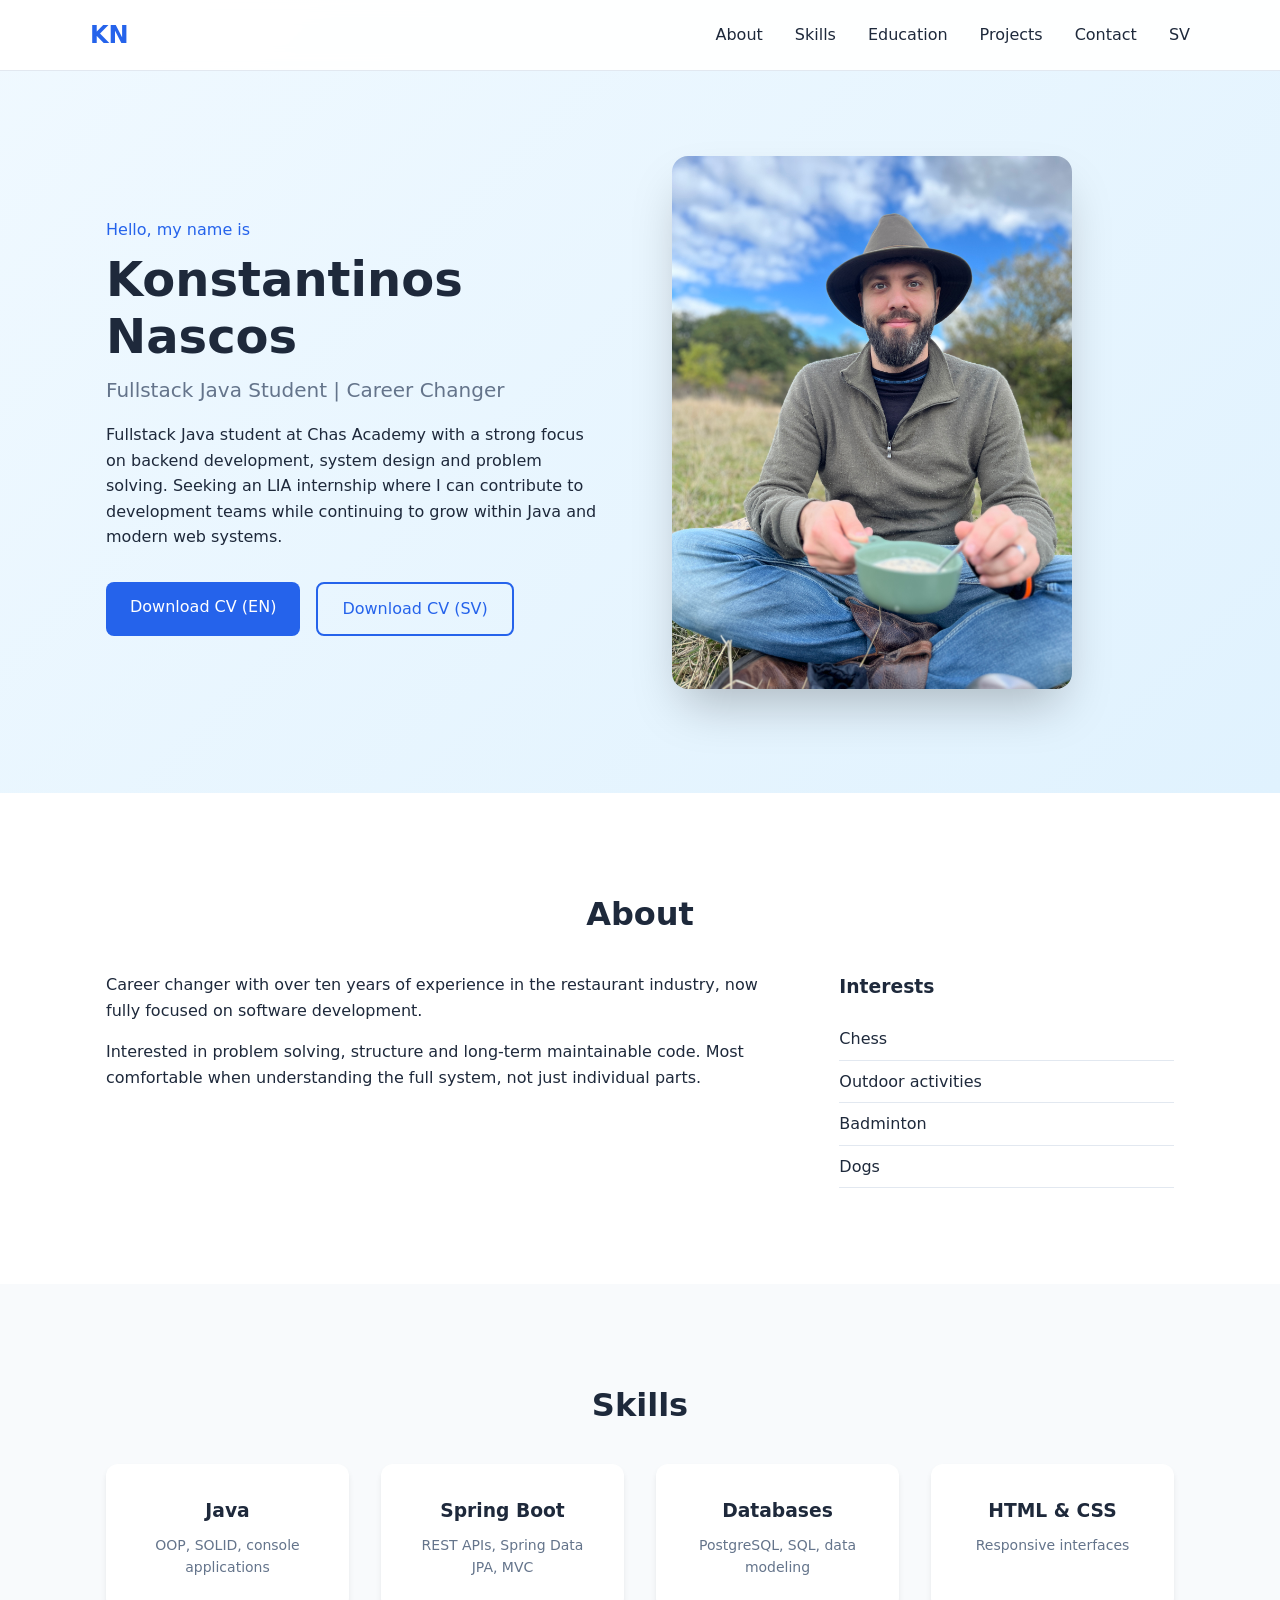
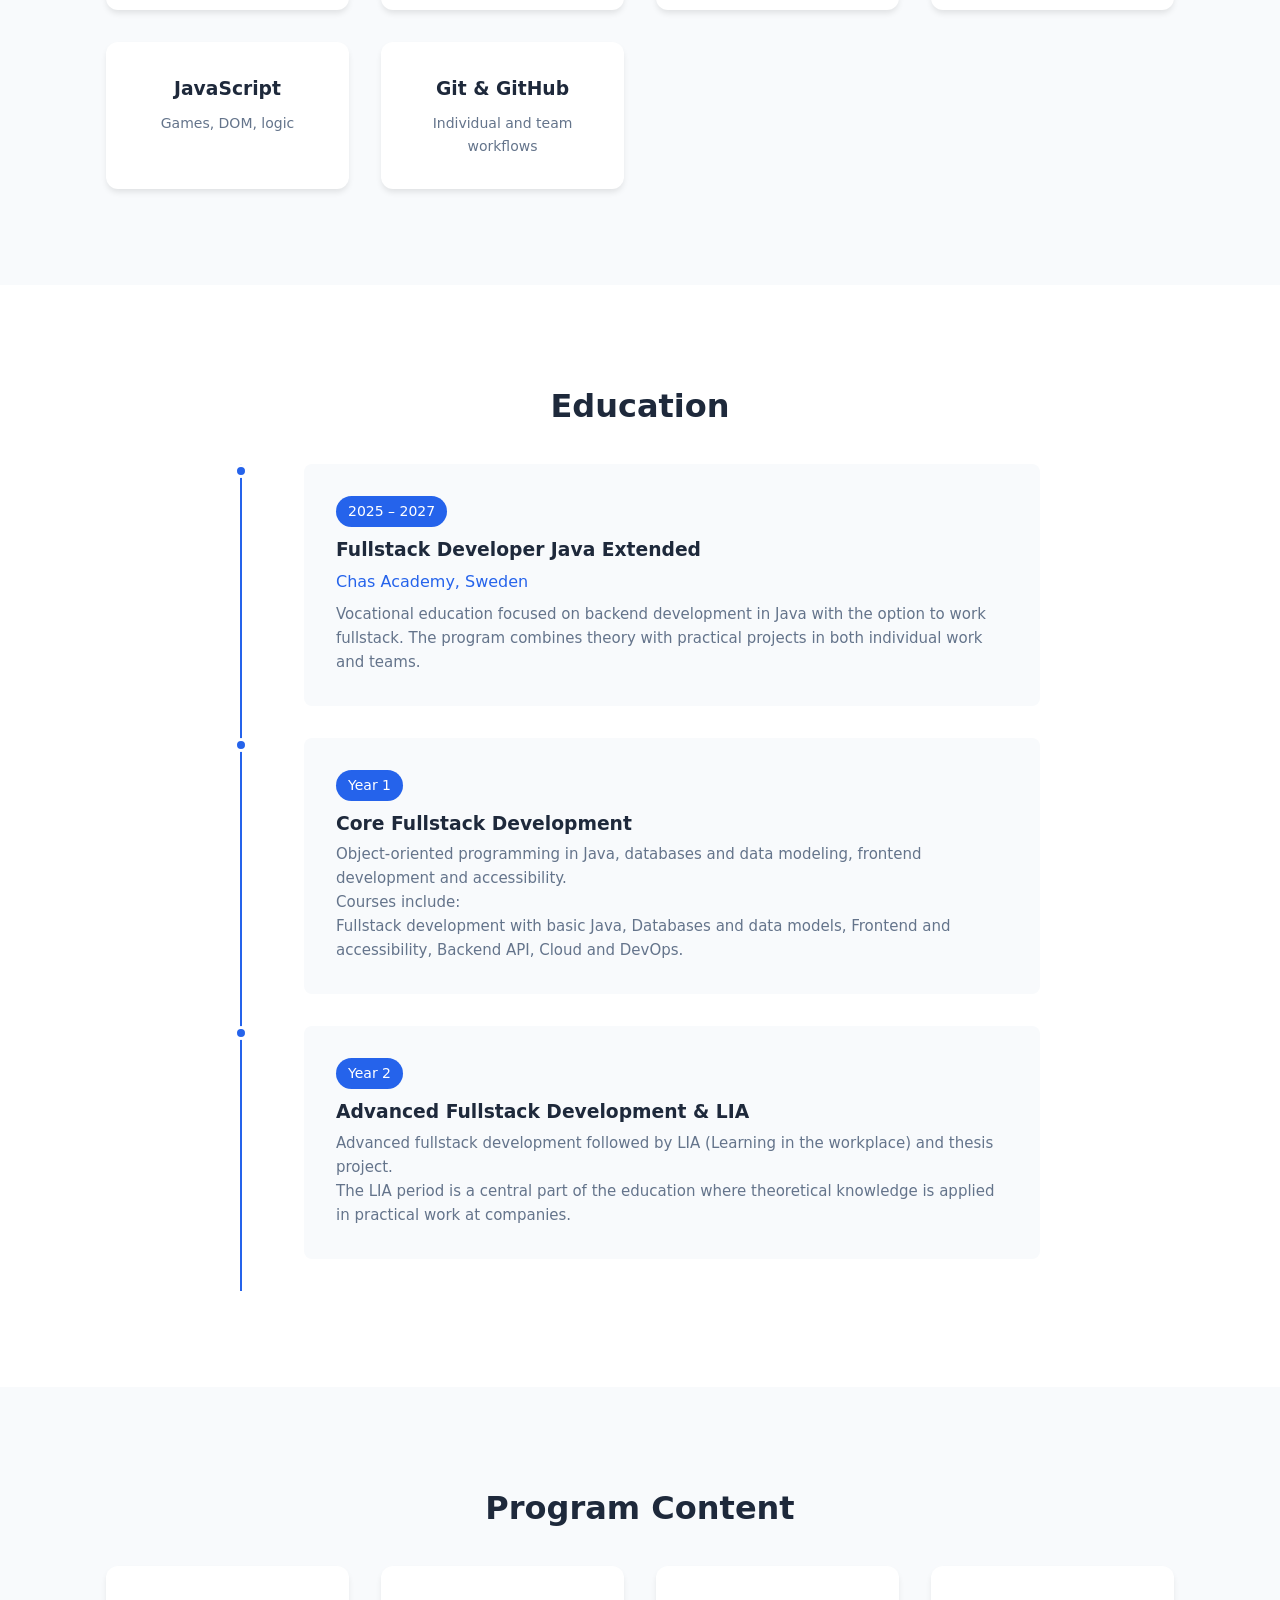
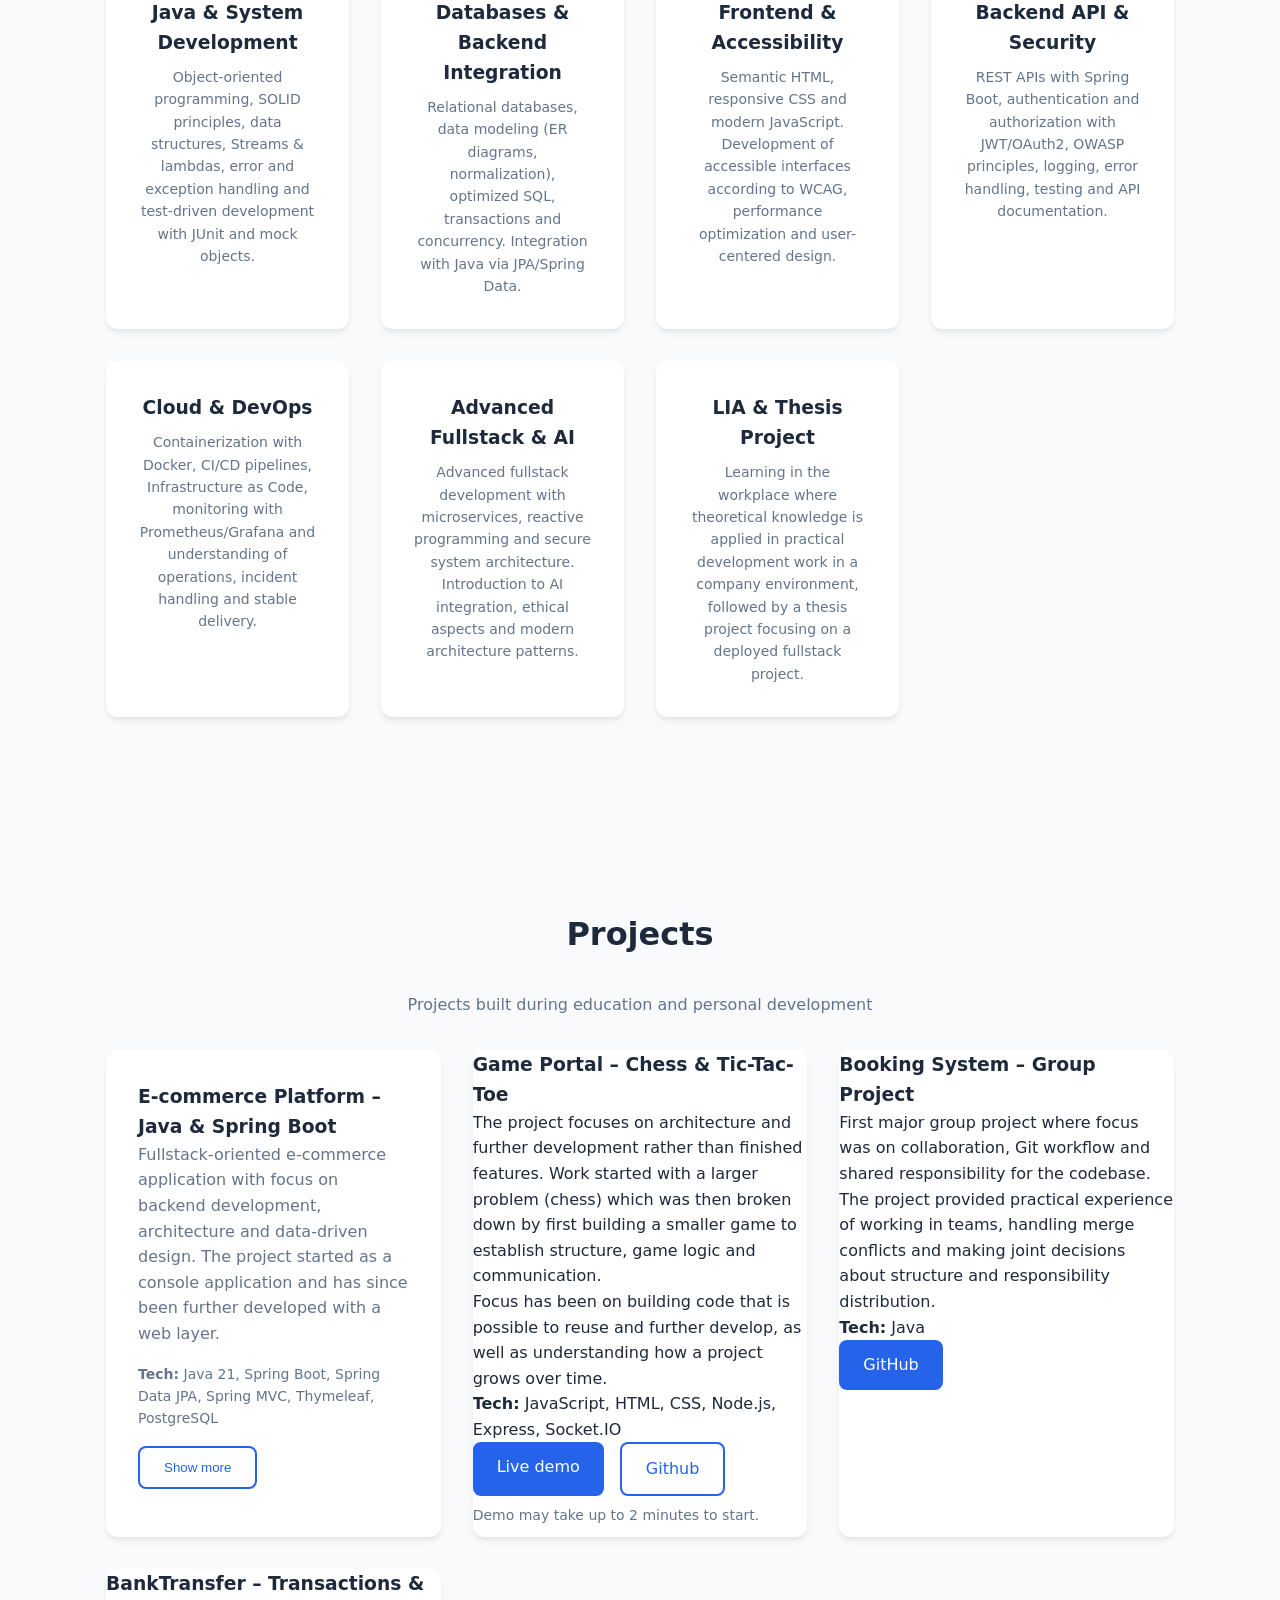
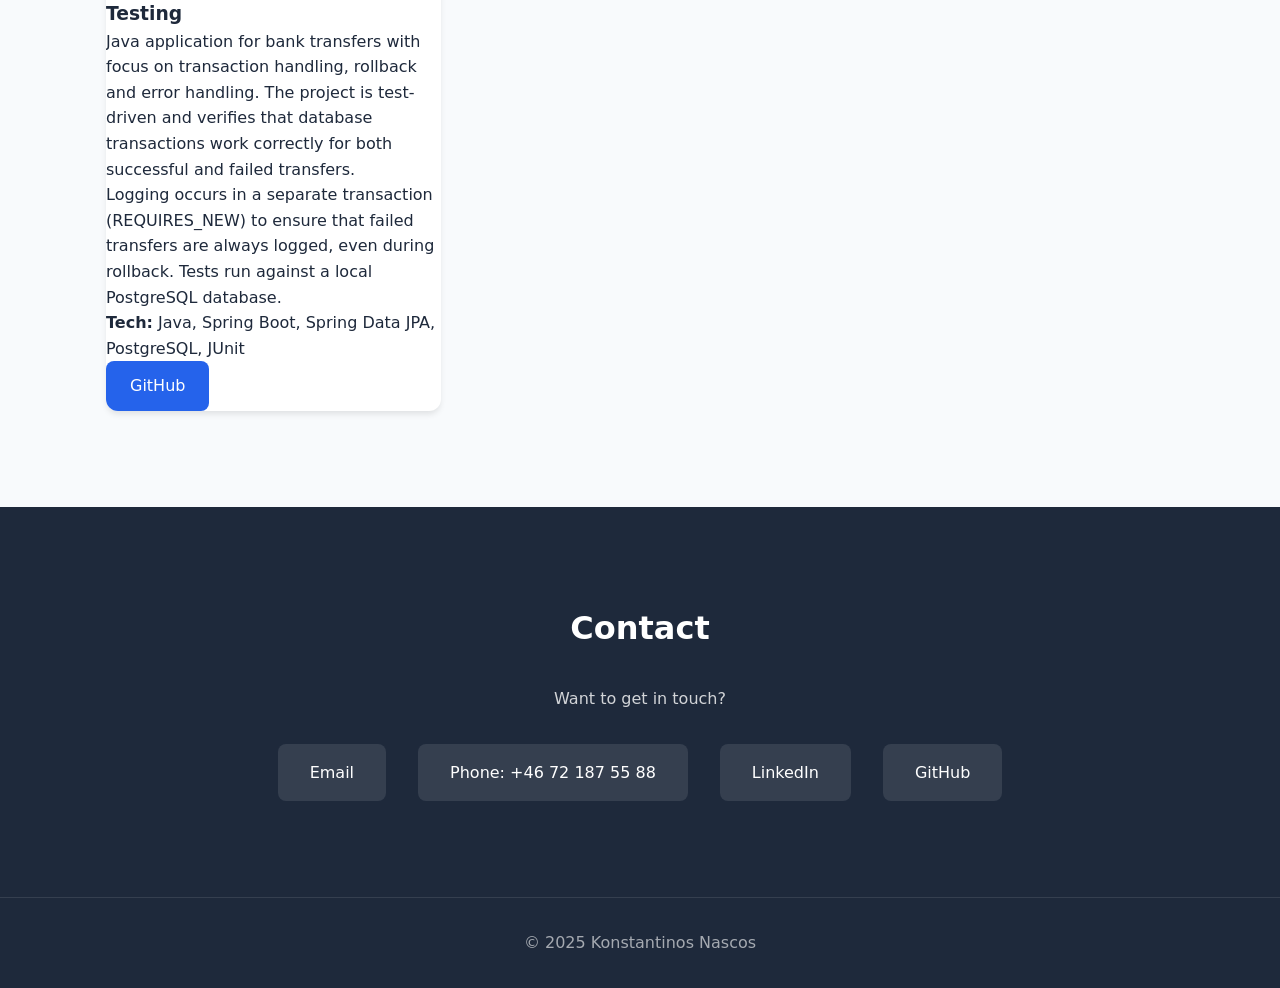
==== index-en.html @ 19f5cf78 "liten uppdatering" ====
<!DOCTYPE html>
<html lang="en">
<head>
    <meta charset="UTF-8">
    <meta name="viewport" content="width=device-width, initial-scale=1.0">
    <title>Konstantinos Nascos | Fullstack Java Student</title>
    <link rel="stylesheet" href="CSS/style.css">
</head>
<body>
<a id="top"></a>
<header class="header">
    <nav class="container nav">
        <a href="#top" class="logo">KN</a>
        <ul class="nav-links">
            <li><a href="#about">About</a></li>
            <li><a href="#skills">Skills</a></li>
            <li><a href="#education">Education</a></li>
            <li><a href="#projects">Projects</a></li>
            <li><a href="#contact">Contact</a></li>
            <li><a href="index.html">SV</a></li>
        </ul>
    </nav>
</header>

<main>

<section class="hero">
    <div class="container hero-content">
        <div class="hero-text">
            <p class="hero-greeting">Hello, my name is</p>
            <h1>Konstantinos Nascos</h1>
            <p class="hero-subtitle">Fullstack Java Student | Career Changer</p>
            <p class="hero-description">
                Fullstack Java student at Chas Academy with a strong focus on
                backend development, system design and problem solving.
                Seeking an LIA internship where I can contribute to development
                teams while continuing to grow within Java and modern web systems.
            </p>
            <div class="hero-actions">
                <a href="assets/cv/ResumeEnglishKostas.pdf" class="btn btn-primary" target="_blank">
                    Download CV (EN)
                </a>
                <a href="assets/cv/ResumeKostas.pdf" class="btn btn-secondary" target="_blank">
                    Download CV (SV)
                </a>
            </div>
        </div>
        <div class="hero-image">
            <img src="images/Kostas.jpg" alt="Konstantinos Nascos">
        </div>
    </div>
</section>

<section id="about" class="section about">
    <div class="container">
        <h2 class="section-title">About</h2>
        <div class="about-content">
            <div class="about-text">
                <p>
                    Career changer with over ten years of experience in the
                    restaurant industry, now fully focused on software development.
                </p>
                <p>
                    Interested in problem solving, structure and long-term maintainable code.
                    Most comfortable when understanding the full system, not just individual parts.
                </p>
            </div>
            <div class="about-interests">
                <h3>Interests</h3>
                <ul class="interest-list">
                    <li>Chess</li>
                    <li>Outdoor activities</li>
                    <li>Badminton</li>
                    <li>Dogs</li>
                </ul>
            </div>
        </div>
    </div>
</section>

<section id="skills" class="section skills">
    <div class="container">
        <h2 class="section-title">Skills</h2>
        <div class="skills-grid">
            <div class="skill-card">
                <h3>Java</h3>
                <p>OOP, SOLID, console applications</p>
            </div>
            <div class="skill-card">
                <h3>Spring Boot</h3>
                <p>REST APIs, Spring Data JPA, MVC</p>
            </div>
            <div class="skill-card">
                <h3>Databases</h3>
                <p>PostgreSQL, SQL, data modeling</p>
            </div>
            <div class="skill-card">
                <h3>HTML & CSS</h3>
                <p>Responsive interfaces</p>
            </div>
            <div class="skill-card">
                <h3>JavaScript</h3>
                <p>Games, DOM, logic</p>
            </div>
            <div class="skill-card">
                <h3>Git & GitHub</h3>
                <p>Individual and team workflows</p>
            </div>
        </div>
    </div>
</section>

<section id="education" class="section experience">
    <div class="container">
        <h2 class="section-title">Education</h2>

        <div class="timeline">

            <div class="timeline-item">
                <div class="timeline-marker"></div>
                <div class="timeline-content">
                    <span class="timeline-year">2025 – 2027</span>
                    <h3>Fullstack Developer Java Extended</h3>
                    <span class="timeline-company">Chas Academy, Sweden</span>
                    <p>
                        Vocational education focused on backend development in Java
                        with the option to work fullstack. The program combines theory
                        with practical projects in both individual work and teams.
                    </p>
                </div>
            </div>

            <div class="timeline-item">
                <div class="timeline-marker"></div>
                <div class="timeline-content">
                    <span class="timeline-year">Year 1</span>
                    <h3>Core Fullstack Development</h3>
                    <p>
                        Object-oriented programming in Java, databases and data modeling,
                        frontend development and accessibility.
                    </p>
                    <p>
                        Courses include:
                        <br>
                        Fullstack development with basic Java,
                        Databases and data models,
                        Frontend and accessibility,
                        Backend API,
                        Cloud and DevOps.
                    </p>
                </div>
            </div>

            <div class="timeline-item">
                <div class="timeline-marker"></div>
                <div class="timeline-content">
                    <span class="timeline-year">Year 2</span>
                    <h3>Advanced Fullstack Development & LIA</h3>
                    <p>
                        Advanced fullstack development followed by
                        LIA (Learning in the workplace) and thesis project.
                    </p>
                    <p>
                        The LIA period is a central part of the education where theoretical
                        knowledge is applied in practical work at companies.
                    </p>
                </div>
            </div>

        </div>
    </div>
</section>

<section class="section">
    <div class="container">
        <h2 class="section-title">Program Content</h2>

        <div class="skills-grid">

            <div class="skill-card">
                <h3>Java & System Development</h3>
                <p>
                    Object-oriented programming, SOLID principles, data structures,
                    Streams & lambdas, error and exception handling and test-driven development
                    with JUnit and mock objects.
                </p>
            </div>

            <div class="skill-card">
                <h3>Databases & Backend Integration</h3>
                <p>
                    Relational databases, data modeling (ER diagrams, normalization),
                    optimized SQL, transactions and concurrency.
                    Integration with Java via JPA/Spring Data.
                </p>
            </div>

            <div class="skill-card">
                <h3>Frontend & Accessibility</h3>
                <p>
                    Semantic HTML, responsive CSS and modern JavaScript.
                    Development of accessible interfaces according to WCAG,
                    performance optimization and user-centered design.
                </p>
            </div>

            <div class="skill-card">
                <h3>Backend API & Security</h3>
                <p>
                    REST APIs with Spring Boot, authentication and authorization
                    with JWT/OAuth2, OWASP principles, logging, error handling,
                    testing and API documentation.
                </p>
            </div>

            <div class="skill-card">
                <h3>Cloud & DevOps</h3>
                <p>
                    Containerization with Docker, CI/CD pipelines,
                    Infrastructure as Code, monitoring with Prometheus/Grafana
                    and understanding of operations, incident handling and stable delivery.
                </p>
            </div>

            <div class="skill-card">
                <h3>Advanced Fullstack & AI</h3>
                <p>
                    Advanced fullstack development with microservices,
                    reactive programming and secure system architecture.
                    Introduction to AI integration, ethical aspects and
                    modern architecture patterns.
                </p>
            </div>

            <div class="skill-card">
                <h3>LIA & Thesis Project</h3>
                <p>
                    Learning in the workplace where theoretical knowledge is applied
                    in practical development work in a company environment, followed by
                    a thesis project focusing on a deployed fullstack project.
                </p>
            </div>

        </div>
    </div>
</section>

<section id="projects" class="section projects">
    <div class="container">
        <h2 class="section-title">Projects</h2>
        <p class="section-subtitle">
            Projects built during education and personal development
        </p>

        <div class="projects-grid">
            <article class="project-card project-card--expandable">

                <h3>E-commerce Platform – Java & Spring Boot</h3>

                <p class="project-preview">
                    Fullstack-oriented e-commerce application with focus on backend development,
                    architecture and data-driven design. The project started as a
                    console application and has since been further developed with a web layer.
                </p>

                <p class="project-tech">
                    <strong>Tech:</strong> Java 21, Spring Boot, Spring Data JPA,
                    Spring MVC, Thymeleaf, PostgreSQL
                </p>

                <button class="project-toggle btn btn-secondary">
                    Show more
                </button>

                <div class="project-details">

                    <p>
                        The project was originally developed as a school assignment with focus on
                        database design, business logic and handling of larger data volumes.
                        The application has since been further developed individually as a
                        portfolio project in preparation for LIA.
                    </p>

                    <p>
                        The application is built around a clear domain model with products,
                        customers, shopping cart, orders, payments, inventory and categories.
                        Business logic is handled in a separate service layer with transactions.
                    </p>

                    <p>
                        A web layer has been added with Spring MVC and Thymeleaf.
                        Functionality includes product lists with pagination,
                        customer management, shopping cart with mini-cart in navbar,
                        checkout flow and order history.
                    </p>

                    <p>
                        The system uses database-based role management (RBAC).
                        Access is controlled in two layers:
                        UI level (show/hide features) and backend level
                        where admin endpoints are protected against direct URL access.
                    </p>

                    <p>
                        For reporting, separate DTO classes are used to avoid
                        direct exposure of domain entities.
                        Available reports include best-selling products,
                        low inventory and revenue per time period.
                    </p>

                    <p>
                        To simulate realistic scenarios, there is support for CSV import
                        of products, customers and orders as well as a data generator
                        for larger data volumes.
                    </p>

                    <div class="hero-actions">
                        <a href="https://github.com/konstantinosnascos/ehandelappmedspringochdb"
                        target="_blank"
                        class="btn btn-primary">
                            GitHub
                        </a>
                    </div>

                </div>

            </article>
            <article class="project-card">
                <h3>Game Portal – Chess & Tic-Tac-Toe</h3>
                <p>
                    The project focuses on architecture and further development rather than finished features.
                    Work started with a larger problem (chess) which was then broken down by first
                    building a smaller game to establish structure, game logic and communication.
                </p>
                <p>
                    Focus has been on building code that is possible to reuse and further develop,
                    as well as understanding how a project grows over time.
                </p>
                <p><strong>Tech:</strong> JavaScript, HTML, CSS, Node.js, Express, Socket.IO</p>
                <div class="hero-actions">
                    <a href="https://chess-app-jmlk.onrender.com" target="_blank" class="btn btn-primary">
                        Live demo
                    </a>
                    <a href="https://github.com/konstantinosnascos/ChessApp" target="_blank" class="btn btn-secondary">
                        Github
                    </a>
                </div>
                <p style="margin-top:0.5rem;font-size:0.875rem;color:#64748b;">
                    Demo may take up to 2 minutes to start.
                </p>
            </article>

            <article class="project-card">
                <h3>Booking System – Group Project</h3>
                <p>
                    First major group project where focus was on collaboration, Git workflow
                    and shared responsibility for the codebase.
                </p>
                <p>
                    The project provided practical experience of working in teams, handling merge conflicts
                    and making joint decisions about structure and responsibility distribution.
                </p>
                <p><strong>Tech:</strong> Java</p>
                <div class="hero-actions">
                    <a href="https://github.com/konstantinosnascos/Java_Grund_Kompetenskontroll_3_GitWorkflow_Malm02" target="_blank" class="btn btn-primary">
                        GitHub
                    </a>
                </div>
            </article>

            <article class="project-card">
                <h3>BankTransfer – Transactions & Testing</h3>
                <p>
                    Java application for bank transfers with focus on transaction handling,
                    rollback and error handling. The project is test-driven and verifies that
                    database transactions work correctly for both successful and failed transfers.
                </p>
                <p>
                    Logging occurs in a separate transaction (REQUIRES_NEW) to ensure
                    that failed transfers are always logged, even during rollback.
                    Tests run against a local PostgreSQL database.
                </p>
                <p><strong>Tech:</strong> Java, Spring Boot, Spring Data JPA, PostgreSQL, JUnit</p>
                <div class="hero-actions">
                    <a href="https://github.com/konstantinosnascos/Transactions" target="_blank" class="btn btn-primary">
                        GitHub
                    </a>
                </div>
            </article>

        </div>
    </div>
</section>

<section id="contact" class="section contact">
    <div class="container">
        <h2 class="section-title">Contact</h2>
        <div class="contact-content">
            <p>Want to get in touch?</p>
            <div class="contact-links">
                <a href="mailto:nascoskostas@gmail.com" class="contact-link">Email</a>
                 <a href="tel:+46721875588" class="contact-link">Phone: +46 72 187 55 88</a>
                <a href="https://www.linkedin.com/in/kostas-nascos-08228b382/" class="contact-link" target="_blank">LinkedIn</a>
                <a href="https://github.com/konstantinosnascos" class="contact-link" target="_blank">GitHub</a>
            </div>
        </div>
    </div>
</section>

</main>

<footer class="footer">
    <div class="container">
        <p>© 2025 Konstantinos Nascos</p>
    </div>
</footer>
<script src="script.js"></script>
</body>
</html>
---- CSS/style.css ----
/* ===== RESET & BASE ===== */
* {
    box-sizing: border-box;
    margin: 0;
    padding: 0;
}

:root {
    /* Färgschema - lätt att ändra */
    --color-primary: #2563eb;
    --color-primary-dark: #1d4ed8;
    --color-secondary: #1e293b;
    --color-accent: #0ea5e9;
    --color-background: #f8fafc;
    --color-surface: #ffffff;
    --color-text: #1e293b;
    --color-text-light: #64748b;
    --color-border: #e2e8f0;
    
    /* Spacing */
    --spacing-xs: 0.5rem;
    --spacing-sm: 1rem;
    --spacing-md: 2rem;
    --spacing-lg: 4rem;
    --spacing-xl: 6rem;
    
    /* Typography */
    --font-main: 'Segoe UI', system-ui, -apple-system, sans-serif;
    --font-heading: 'Segoe UI', system-ui, -apple-system, sans-serif;
}

html {
    scroll-behavior: smooth;
}

body {
    font-family: var(--font-main);
    line-height: 1.6;
    color: var(--color-text);
    background-color: var(--color-background);
}

/* ===== UTILITIES ===== */
.container {
    max-width: 1100px;
    margin: 0 auto;
    padding: 0 var(--spacing-sm);
}

.section {
    padding: var(--spacing-xl) 0;
}

.section-title {
    font-size: 2rem;
    font-weight: 700;
    margin-bottom: var(--spacing-md);
    color: var(--color-secondary);
    text-align: center;
}

.section-subtitle {
    text-align: center;
    color: var(--color-text-light);
    margin-bottom: var(--spacing-md);
}

/* ===== BUTTONS ===== */
.btn {
    display: inline-block;
    padding: 0.75rem 1.5rem;
    border-radius: 8px;
    text-decoration: none;
    font-weight: 500;
    transition: all 0.2s ease;
    cursor: pointer;
    border: none;
}

.btn-primary {
    background-color: var(--color-primary);
    color: white;
}

.btn-primary:hover {
    background-color: var(--color-primary-dark);
    transform: translateY(-2px);
}

.btn-secondary {
    background-color: transparent;
    color: var(--color-primary);
    border: 2px solid var(--color-primary);
}

.btn-secondary:hover {
    background-color: var(--color-primary);
    color: white;
}

/* ===== HEADER & NAV ===== */
.header {
    position: fixed;
    top: 0;
    left: 0;
    right: 0;
    background-color: rgba(255, 255, 255, 0.95);
    backdrop-filter: blur(10px);
    border-bottom: 1px solid var(--color-border);
    z-index: 1000;
}

.nav {
    display: flex;
    justify-content: space-between;
    align-items: center;
    padding: var(--spacing-sm) 0;
}

.logo {
    font-size: 1.5rem;
    font-weight: 700;
    color: var(--color-primary);
    text-decoration: none;
}

.nav-links {
    display: flex;
    list-style: none;
    gap: var(--spacing-md);
}

.nav-links a {
    text-decoration: none;
    color: var(--color-text);
    font-weight: 500;
    transition: color 0.2s ease;
}

.nav-links a:hover {
    color: var(--color-primary);
}

/* ===== HERO ===== */
.hero {
    padding-top: calc(var(--spacing-xl) + 60px); /* Account for fixed header */
    padding-bottom: var(--spacing-xl);
    background: linear-gradient(135deg, #f0f9ff 0%, #e0f2fe 100%);
}

.hero-content {
    display: grid;
    grid-template-columns: 1fr 1fr;
    gap: var(--spacing-lg);
    align-items: center;
}

.hero-greeting {
    color: var(--color-primary);
    font-weight: 500;
    margin-bottom: var(--spacing-xs);
}

.hero h1 {
    font-size: 3rem;
    font-weight: 700;
    color: var(--color-secondary);
    margin-bottom: var(--spacing-xs);
    line-height: 1.2;
}

.hero-subtitle {
    font-size: 1.25rem;
    color: var(--color-text-light);
    margin-bottom: var(--spacing-sm);
}

.hero-description {
    color: var(--color-text);
    margin-bottom: var(--spacing-md);
    max-width: 500px;
}

.hero-actions {
    display: flex;
    gap: var(--spacing-sm);
    flex-wrap: wrap;
}

.hero-image img {
    width: 100%;
    max-width: 400px;
    border-radius: 16px;
    box-shadow: 0 25px 50px -12px rgba(0, 0, 0, 0.25);
}

/* ===== ABOUT ===== */
.about {
    background-color: var(--color-surface);
}

.about-content {
    display: grid;
    grid-template-columns: 2fr 1fr;
    gap: var(--spacing-lg);
}

.about-text p {
    margin-bottom: var(--spacing-sm);
    color: var(--color-text);
}

.about-interests h3 {
    margin-bottom: var(--spacing-sm);
    color: var(--color-secondary);
}

.interest-list {
    list-style: none;
}

.interest-list li {
    padding: var(--spacing-xs) 0;
    border-bottom: 1px solid var(--color-border);
}

/* ===== SKILLS ===== */
.skills {
    background-color: var(--color-background);
}

.skills-grid {
    display: grid;
    grid-template-columns: repeat(auto-fit, minmax(200px, 1fr));
    gap: var(--spacing-md);
}

.skill-card {
    background-color: var(--color-surface);
    padding: var(--spacing-md);
    border-radius: 12px;
    text-align: center;
    box-shadow: 0 4px 6px -1px rgba(0, 0, 0, 0.1);
    transition: transform 0.2s ease;
}

.skill-card:hover {
    transform: translateY(-5px);
}

.skill-icon {
    font-size: 2.5rem;
    display: block;
    margin-bottom: var(--spacing-sm);
}

.skill-card h3 {
    color: var(--color-secondary);
    margin-bottom: var(--spacing-xs);
}

.skill-card p {
    color: var(--color-text-light);
    font-size: 0.875rem;
}

/* ===== EXPERIENCE / TIMELINE ===== */
.experience {
    background-color: var(--color-surface);
}

.timeline {
    position: relative;
    max-width: 800px;
    margin: 0 auto;
}

.timeline::before {
    content: '';
    position: absolute;
    left: 0;
    top: 0;
    bottom: 0;
    width: 2px;
    background-color: var(--color-primary);
}

.timeline-item {
    position: relative;
    padding-left: var(--spacing-lg);
    padding-bottom: var(--spacing-md);
}

.timeline-marker {
    position: absolute;
    left: -6px;
    top: 0;
    width: 14px;
    height: 14px;
    background-color: var(--color-primary);
    border-radius: 50%;
    border: 3px solid var(--color-surface);
}

.timeline-content {
    background-color: var(--color-background);
    padding: var(--spacing-md);
    border-radius: 8px;
}

.timeline-year {
    display: inline-block;
    background-color: var(--color-primary);
    color: white;
    padding: 0.25rem 0.75rem;
    border-radius: 20px;
    font-size: 0.875rem;
    margin-bottom: var(--spacing-xs);
}

.timeline-content h3 {
    color: var(--color-secondary);
    margin-bottom: 0.25rem;
}

.timeline-company {
    color: var(--color-primary);
    font-weight: 500;
    display: block;
    margin-bottom: var(--spacing-xs);
}

.timeline-content p {
    color: var(--color-text-light);
    font-size: 0.9375rem;
}

/* ===== PROJECTS ===== */
.projects {
    background-color: var(--color-background);
}

.projects-grid {
    display: grid;
    grid-template-columns: repeat(auto-fit, minmax(300px, 1fr));
    gap: var(--spacing-md);
}

.project-card {
    background-color: var(--color-surface);
    border-radius: 12px;
    overflow: hidden;
    box-shadow: 0 4px 6px -1px rgba(0, 0, 0, 0.1);
    transition: transform 0.2s ease;
}

.project-card:hover {
    transform: translateY(-5px);
}

.project-placeholder {
    padding: var(--spacing-lg);
    text-align: center;
    border: 2px dashed var(--color-border);
}

.placeholder-icon {
    font-size: 3rem;
    display: block;
    margin-bottom: var(--spacing-sm);
}

.project-placeholder h3 {
    color: var(--color-text-light);
}

.project-placeholder p {
    color: var(--color-text-light);
    font-size: 0.875rem;
}

/* ===== CONTACT ===== */
.contact {
    background-color: var(--color-secondary);
    color: white;
}

.contact .section-title {
    color: white;
}

.contact-content {
    text-align: center;
}

.contact-content > p {
    color: rgba(255, 255, 255, 0.8);
    margin-bottom: var(--spacing-md);
}

.contact-links {
    display: flex;
    justify-content: center;
    gap: var(--spacing-md);
    flex-wrap: wrap;
}

.contact-link {
    display: inline-flex;
    align-items: center;
    gap: var(--spacing-xs);
    padding: var(--spacing-sm) var(--spacing-md);
    background-color: rgba(255, 255, 255, 0.1);
    color: white;
    text-decoration: none;
    border-radius: 8px;
    transition: background-color 0.2s ease;
}

.contact-link:hover {
    background-color: rgba(255, 255, 255, 0.2);
}

/* ===== FOOTER ===== */
.footer {
    background-color: var(--color-secondary);
    color: rgba(255, 255, 255, 0.6);
    padding: var(--spacing-md) 0;
    text-align: center;
    border-top: 1px solid rgba(255, 255, 255, 0.1);
}

/* ===== RESPONSIVE ===== */
@media (max-width: 768px) {
    .nav-links {
        display: none; /* Lägg till hamburger-meny senare */
    }
    
    .hero-content {
        grid-template-columns: 1fr;
        text-align: center;
    }
    
    .hero h1 {
        font-size: 2rem;
    }
    
    .hero-description {
        max-width: 100%;
    }
    
    .hero-actions {
        justify-content: center;
    }
    
    .hero-image {
        order: -1; /* Bild först på mobil */
    }
    
    .hero-image img {
        max-width: 250px;
        margin: 0 auto;
    }
    
    .about-content {
        grid-template-columns: 1fr;
    }
    
    .timeline::before {
        left: 0;
    }
    
    .timeline-item {
        padding-left: var(--spacing-md);
    }
    
    .timeline-marker {
        left: -6px;
    }
    
    .contact-links {
        flex-direction: column;
        align-items: center;
    }
}

.project-card--expandable {
    padding: var(--spacing-md);
}

.project-preview {
    color: var(--color-text-light);
    margin-bottom: var(--spacing-sm);
}

.project-tech {
    font-size: 0.875rem;
    color: var(--color-text-light);
    margin-bottom: var(--spacing-sm);
}

.project-toggle {
    margin-bottom: var(--spacing-sm);
}

.project-details {
    display: none;
    margin-top: var(--spacing-sm);
}

.project-details p {
    margin-bottom: var(--spacing-sm);
    color: var(--color-text-light);
    font-size: 0.9375rem;
}

.project-card--expanded .project-details {
    display: block;
}
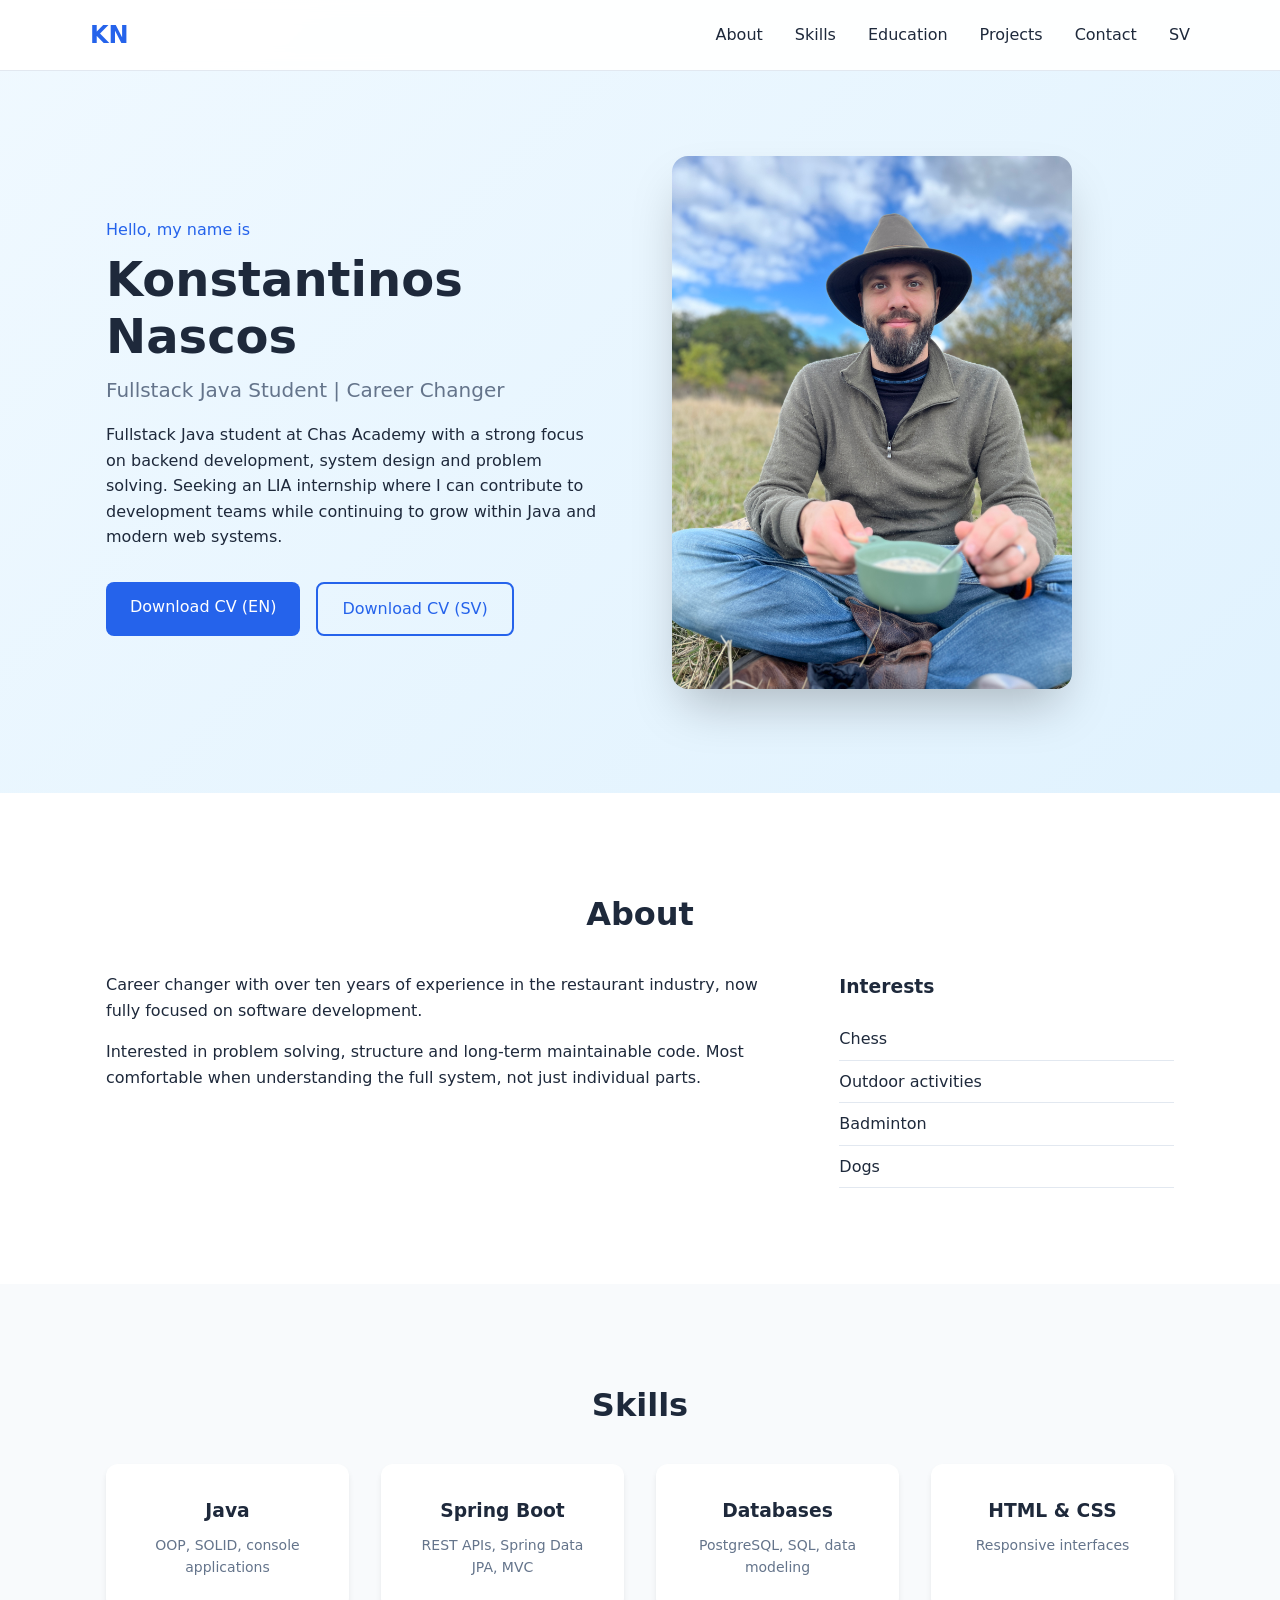
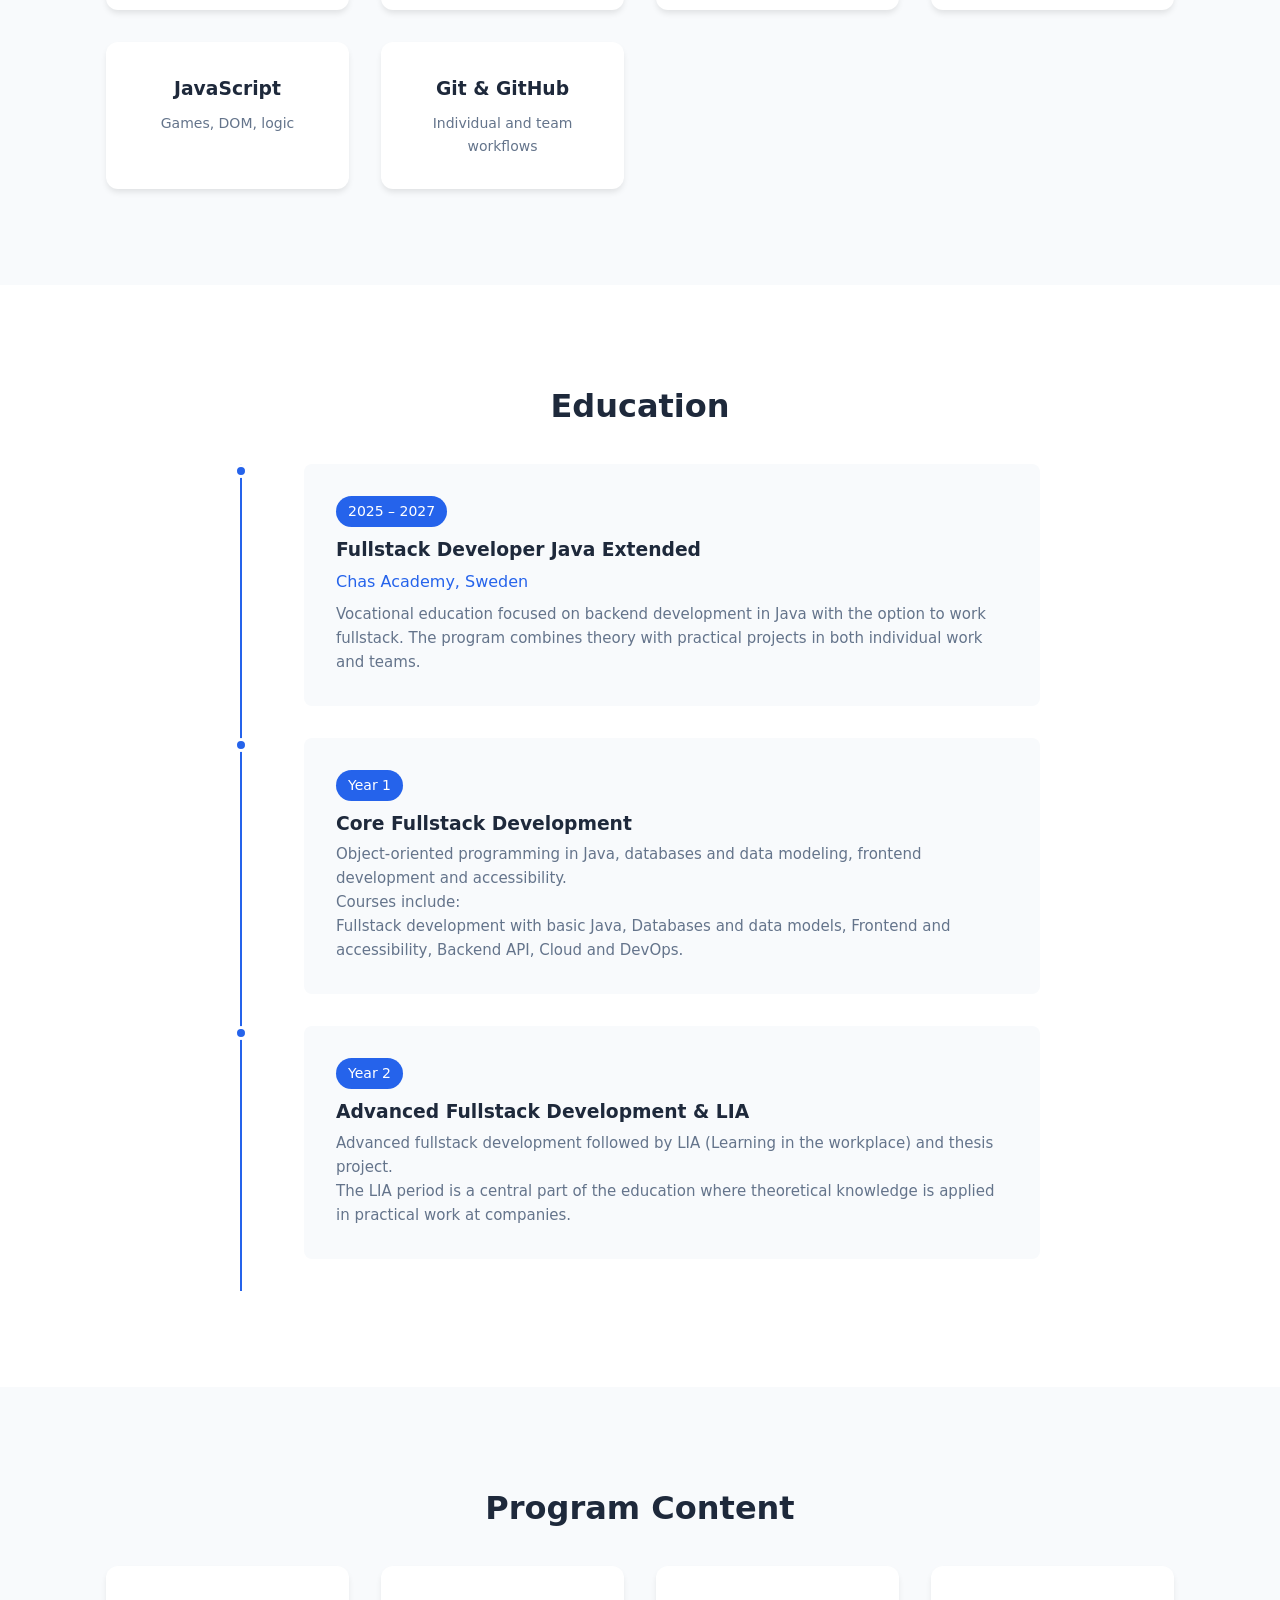
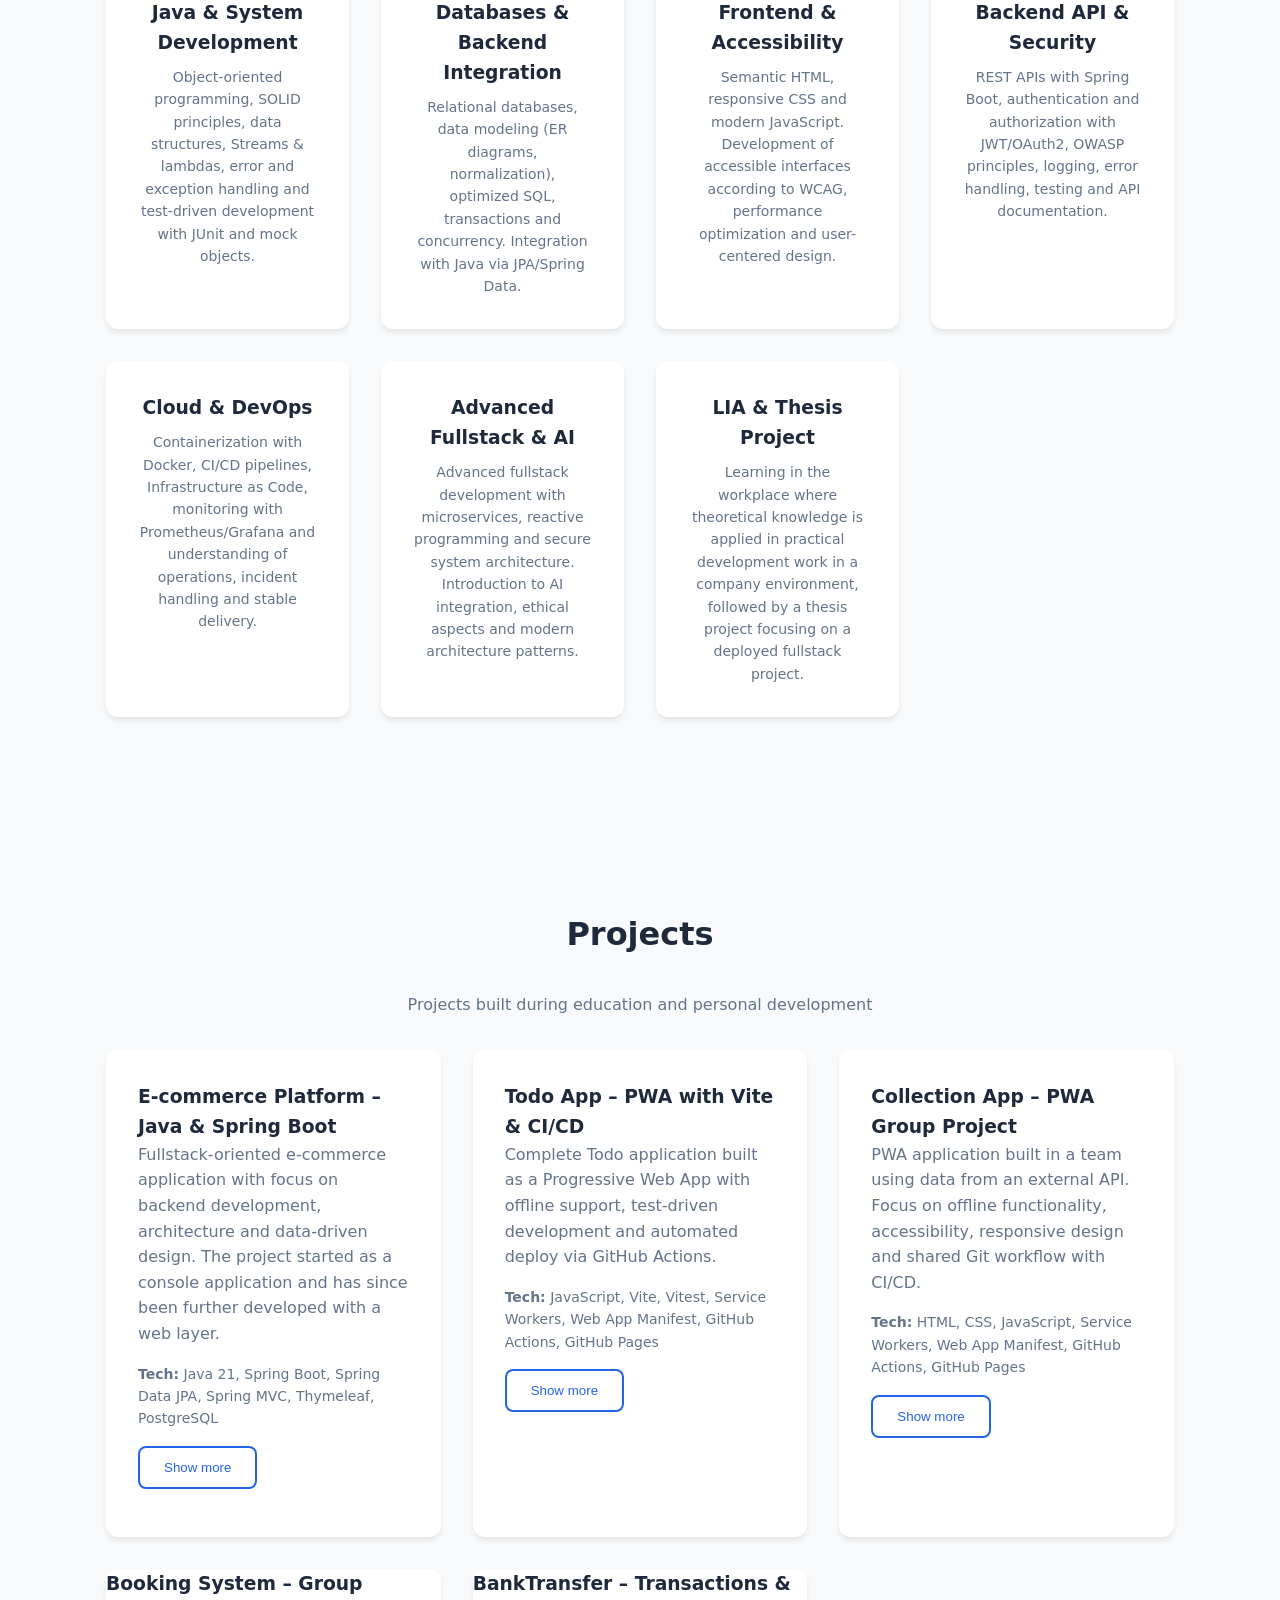
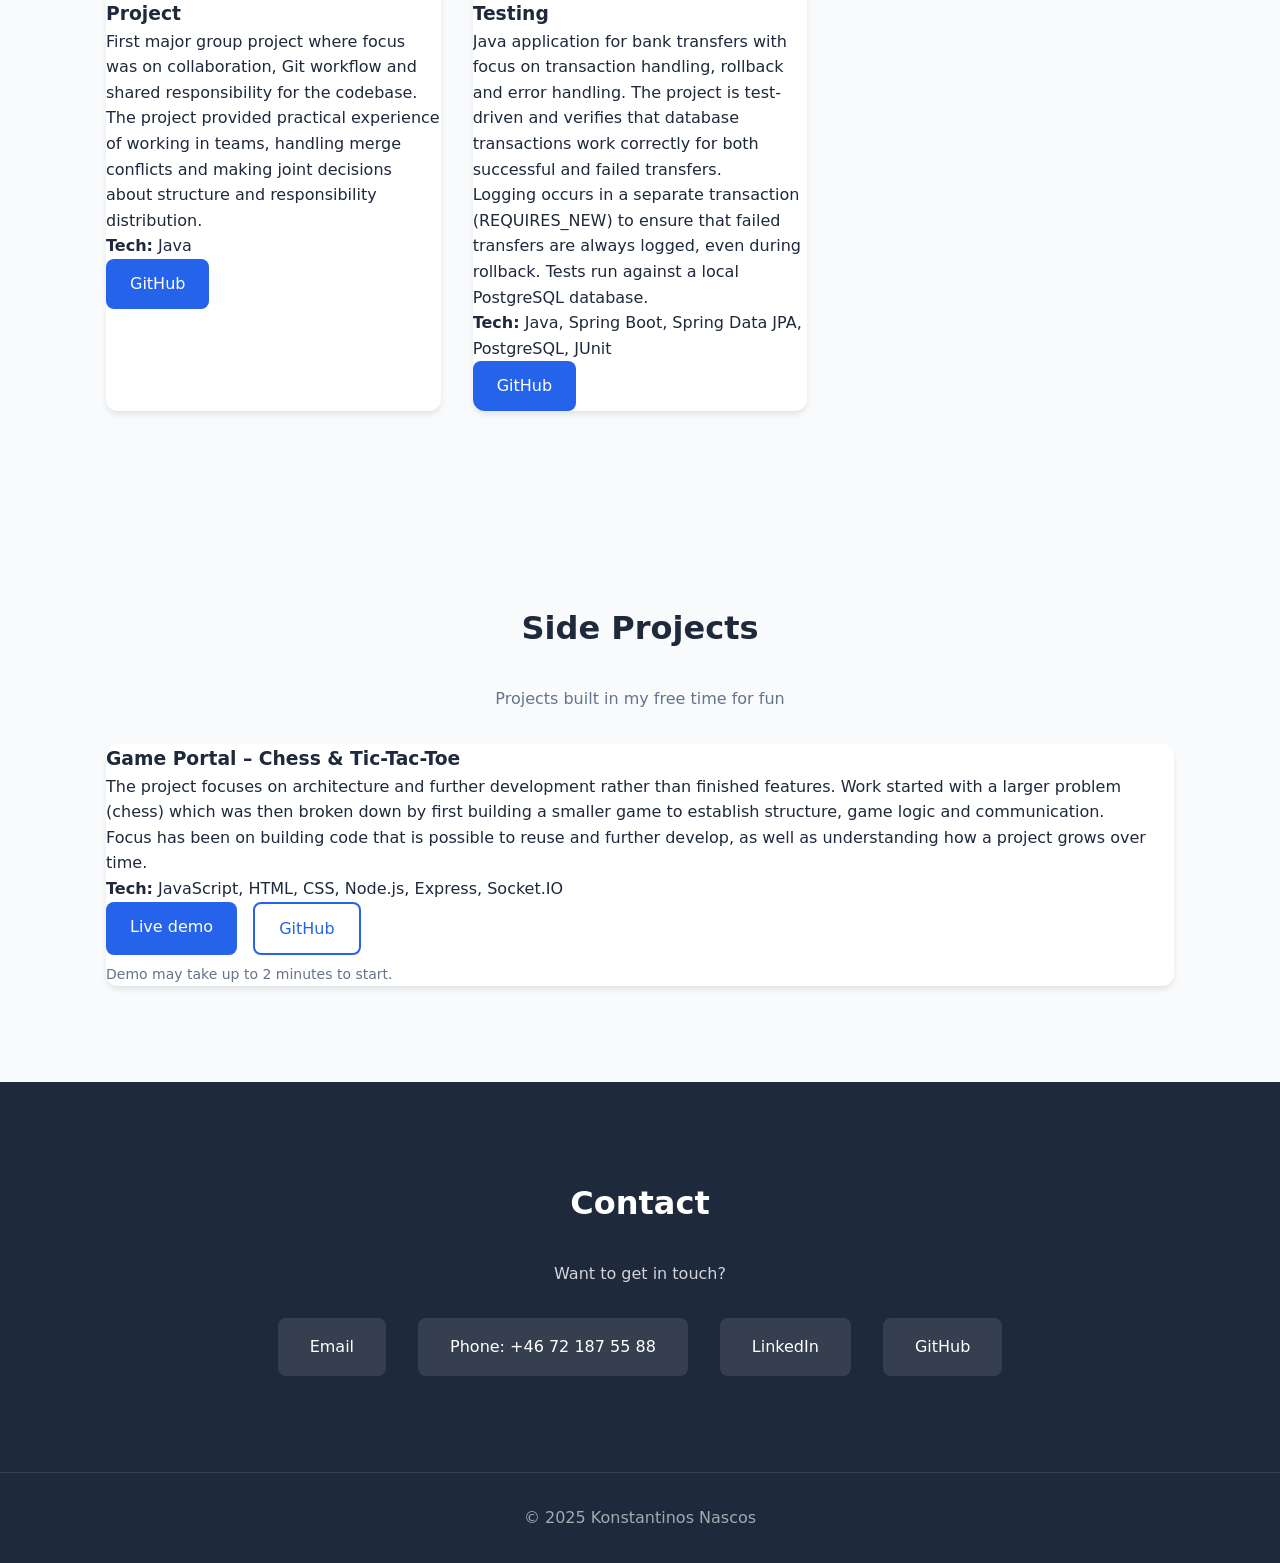
==== commit 9e6c2bff: "uppdaterat med senaste projekt från skolan" ====
--- a/index-en.html
+++ b/index-en.html
@@ -11,6 +11,9 @@
 <header class="header">
     <nav class="container nav">
         <a href="#top" class="logo">KN</a>
+        <button class="nav-toggle" aria-label="Öppna meny" aria-expanded="false">
+            <span class="hamburger"></span>
+        </button>
         <ul class="nav-links">
             <li><a href="#about">About</a></li>
             <li><a href="#skills">Skills</a></li>
@@ -316,8 +319,8 @@
 
                     <div class="hero-actions">
                         <a href="https://github.com/konstantinosnascos/ehandelappmedspringochdb"
-                        target="_blank"
-                        class="btn btn-primary">
+                           target="_blank"
+                           class="btn btn-primary">
                             GitHub
                         </a>
                     </div>
@@ -325,6 +328,165 @@
                 </div>
 
             </article>
+
+            <article class="project-card project-card--expandable">
+
+                <h3>Todo App – PWA with Vite & CI/CD</h3>
+
+                <p class="project-preview">
+                    Complete Todo application built as a Progressive Web App with offline support,
+                    test-driven development and automated deploy via GitHub Actions.
+                </p>
+
+                <p class="project-tech">
+                    <strong>Tech:</strong> JavaScript, Vite, Vitest, Service Workers,
+                    Web App Manifest, GitHub Actions, GitHub Pages
+                </p>
+
+                <button class="project-toggle btn btn-secondary">
+                    Show more
+                </button>
+
+                <div class="project-details">
+
+                    <p>
+                        The app is built with an API adapter that selects between an HTTP implementation
+                        (json-server during development) and a localStorage-based mock implementation
+                        for deploy – no backend required on GitHub Pages.
+                    </p>
+
+                    <p>
+                        Testing with Vitest covers multiple levels: unit tests for todo logic,
+                        API tests with mocked fetch including error scenarios (500, network errors),
+                        DOM tests with jsdom and integration tests for user flows.
+                    </p>
+
+                    <p>
+                        CI/CD pipeline with GitHub Actions runs lint, tests and build on every PR.
+                        Branch protection requires green checks before merge.
+                        CD workflow builds and deploys automatically to GitHub Pages.
+                    </p>
+
+                    <p>
+                        PWA functionality includes service worker with caching strategies,
+                        offline banner, robust error handling with retries for failed syncs
+                        and code splitting with dynamic imports for statistics and settings views.
+                    </p>
+
+                    <div class="hero-actions">
+                        <a href="https://github.com/konstantinosnascos/todo-vite" target="_blank" class="btn btn-primary">
+                            GitHub
+                        </a>
+                    </div>
+
+                </div>
+
+            </article>
+
+            <article class="project-card project-card--expandable">
+
+                <h3>Collection App – PWA Group Project</h3>
+
+                <p class="project-preview">
+                    PWA application built in a team using data from an external API.
+                    Focus on offline functionality, accessibility, responsive design
+                    and shared Git workflow with CI/CD.
+                </p>
+
+                <p class="project-tech">
+                    <strong>Tech:</strong> HTML, CSS, JavaScript, Service Workers,
+                    Web App Manifest, GitHub Actions, GitHub Pages
+                </p>
+
+                <button class="project-toggle btn btn-secondary">
+                    Show more
+                </button>
+
+                <div class="project-details">
+
+                    <p>
+                        The app fetches data from an external API and presents it in a
+                        list view with search/filtering and detail pages. Users can save
+                        favorites that work offline via local storage.
+                    </p>
+
+                    <p>
+                        Service worker caches app shell and API responses with clear
+                        caching strategies. Offline mode displays cached data with feedback
+                        to the user about limited functionality.
+                    </p>
+
+                    <p>
+                        Accessibility has been central: semantic HTML, keyboard navigation,
+                        sufficient contrast and ARIA where needed. Tested with axe targeting
+                        90+ in Accessibility.
+                    </p>
+
+                    <p>
+                        Collaboration with branch protection, required checks and shared
+                        planning. CI/CD pipeline deploys automatically to GitHub Pages.
+                    </p>
+
+                    <div class="hero-actions">
+                        <a href="https://github.com/jonatandahl05/Gruppuppgift_Frontend" target="_blank" class="btn btn-primary">
+                            GitHub
+                        </a>
+                    </div>
+
+                </div>
+
+            </article>
+
+            <article class="project-card">
+                <h3>Booking System – Group Project</h3>
+                <p>
+                    First major group project where focus was on collaboration, Git workflow
+                    and shared responsibility for the codebase.
+                </p>
+                <p>
+                    The project provided practical experience of working in teams, handling merge conflicts
+                    and making joint decisions about structure and responsibility distribution.
+                </p>
+                <p><strong>Tech:</strong> Java</p>
+                <div class="hero-actions">
+                    <a href="https://github.com/konstantinosnascos/Java_Grund_Kompetenskontroll_3_GitWorkflow_Malm02" target="_blank" class="btn btn-primary">
+                        GitHub
+                    </a>
+                </div>
+            </article>
+
+            <article class="project-card">
+                <h3>BankTransfer – Transactions & Testing</h3>
+                <p>
+                    Java application for bank transfers with focus on transaction handling,
+                    rollback and error handling. The project is test-driven and verifies that
+                    database transactions work correctly for both successful and failed transfers.
+                </p>
+                <p>
+                    Logging occurs in a separate transaction (REQUIRES_NEW) to ensure
+                    that failed transfers are always logged, even during rollback.
+                    Tests run against a local PostgreSQL database.
+                </p>
+                <p><strong>Tech:</strong> Java, Spring Boot, Spring Data JPA, PostgreSQL, JUnit</p>
+                <div class="hero-actions">
+                    <a href="https://github.com/konstantinosnascos/Transactions" target="_blank" class="btn btn-primary">
+                        GitHub
+                    </a>
+                </div>
+            </article>
+
+        </div>
+    </div>
+</section>
+
+<section class="section projects">
+    <div class="container">
+        <h2 class="section-title">Side Projects</h2>
+        <p class="section-subtitle">
+            Projects built in my free time for fun
+        </p>
+
+        <div class="projects-grid">
             <article class="project-card">
                 <h3>Game Portal – Chess & Tic-Tac-Toe</h3>
                 <p>
@@ -342,52 +504,13 @@
                         Live demo
                     </a>
                     <a href="https://github.com/konstantinosnascos/ChessApp" target="_blank" class="btn btn-secondary">
-                        Github
+                        GitHub
                     </a>
                 </div>
                 <p style="margin-top:0.5rem;font-size:0.875rem;color:#64748b;">
                     Demo may take up to 2 minutes to start.
                 </p>
             </article>
-
-            <article class="project-card">
-                <h3>Booking System – Group Project</h3>
-                <p>
-                    First major group project where focus was on collaboration, Git workflow
-                    and shared responsibility for the codebase.
-                </p>
-                <p>
-                    The project provided practical experience of working in teams, handling merge conflicts
-                    and making joint decisions about structure and responsibility distribution.
-                </p>
-                <p><strong>Tech:</strong> Java</p>
-                <div class="hero-actions">
-                    <a href="https://github.com/konstantinosnascos/Java_Grund_Kompetenskontroll_3_GitWorkflow_Malm02" target="_blank" class="btn btn-primary">
-                        GitHub
-                    </a>
-                </div>
-            </article>
-
-            <article class="project-card">
-                <h3>BankTransfer – Transactions & Testing</h3>
-                <p>
-                    Java application for bank transfers with focus on transaction handling,
-                    rollback and error handling. The project is test-driven and verifies that
-                    database transactions work correctly for both successful and failed transfers.
-                </p>
-                <p>
-                    Logging occurs in a separate transaction (REQUIRES_NEW) to ensure
-                    that failed transfers are always logged, even during rollback.
-                    Tests run against a local PostgreSQL database.
-                </p>
-                <p><strong>Tech:</strong> Java, Spring Boot, Spring Data JPA, PostgreSQL, JUnit</p>
-                <div class="hero-actions">
-                    <a href="https://github.com/konstantinosnascos/Transactions" target="_blank" class="btn btn-primary">
-                        GitHub
-                    </a>
-                </div>
-            </article>
-
         </div>
     </div>
 </section>
--- a/CSS/style.css
+++ b/CSS/style.css
@@ -117,6 +117,57 @@
     padding: var(--spacing-sm) 0;
 }
 
+  .nav-toggle {
+    display: none;
+    background: none;
+    border: none;
+    cursor: pointer;
+    padding: 12px;
+    min-width: 44px;
+    min-height: 44px;
+    z-index: 1001;
+}
+
+.hamburger {
+    display: block;
+    width: 32px;
+    height: 4px;
+    background-color: var(--color-text);
+    position: relative;
+    border-radius: 2px;
+    transition: background-color 0.3s ease;
+}
+
+.hamburger::before,
+.hamburger::after {
+    content: '';
+    position: absolute;
+    left: 0;
+    width: 32px;
+    height: 4px;
+    background-color: var(--color-text);
+    border-radius: 2px;
+    transition: transform 0.3s ease;
+}
+
+.hamburger::before {
+    top: -10px;
+}
+
+.hamburger::after {
+    top: 10px;
+}
+
+.nav-toggle.active .hamburger::before {
+    transform: rotate(45deg);
+    top: 0;
+}
+
+.nav-toggle.active .hamburger::after {
+    transform: rotate(-45deg);
+    top: 0;
+}
+
 .logo {
     font-size: 1.5rem;
     font-weight: 700;
@@ -141,9 +192,13 @@
     color: var(--color-primary);
 }
 
+.nav-toggle.active .hamburger {
+    background-color: transparent;
+}
+
 /* ===== HERO ===== */
 .hero {
-    padding-top: calc(var(--spacing-xl) + 60px); /* Account for fixed header */
+    padding-top: calc(var(--spacing-xl) + 60px); 
     padding-bottom: var(--spacing-xl);
     background: linear-gradient(135deg, #f0f9ff 0%, #e0f2fe 100%);
 }
@@ -190,6 +245,7 @@
 .hero-image img {
     width: 100%;
     max-width: 400px;
+    height: auto;
     border-radius: 16px;
     box-shadow: 0 25px 50px -12px rgba(0, 0, 0, 0.25);
 }
@@ -433,8 +489,55 @@
 /* ===== RESPONSIVE ===== */
 @media (max-width: 768px) {
     .nav-links {
-        display: none; /* Lägg till hamburger-meny senare */
-    }
+        position: fixed;
+        top: 0;
+        right: 0;
+        width: 70%;
+        max-width: 300px;
+        height: 100vh;
+        
+        background-color: var(--color-surface);
+        box-shadow: -5px 0 15px rgba(0, 0, 0, 0.1);
+        
+        flex-direction: column;
+        justify-content: center;
+        align-items: center;
+        gap: var(--spacing-md);
+        
+        transform: translateX(100%);
+        transition: transform 0.3s ease;
+    }
+
+    .nav-toggle {
+        display: block;
+    }
+
+    .nav-links.active {
+        transform: translateX(0);
+    }
+
+    .nav-links a {
+        font-size: 1.25rem;
+        padding: var(--spacing-sm);
+    }
+
+    .nav-overlay {
+    position: fixed;
+    top: 0;
+    left: 0;
+    width: 100%;
+    height: 100%;
+    background-color: rgba(0, 0, 0, 0.5);
+    opacity: 0;
+    visibility: hidden;
+    transition: opacity 0.3s ease, visibility 0.3s ease;
+    z-index: 999;
+}
+
+.nav-overlay.active {
+    opacity: 1;
+    visibility: visible;
+}
     
     .hero-content {
         grid-template-columns: 1fr;
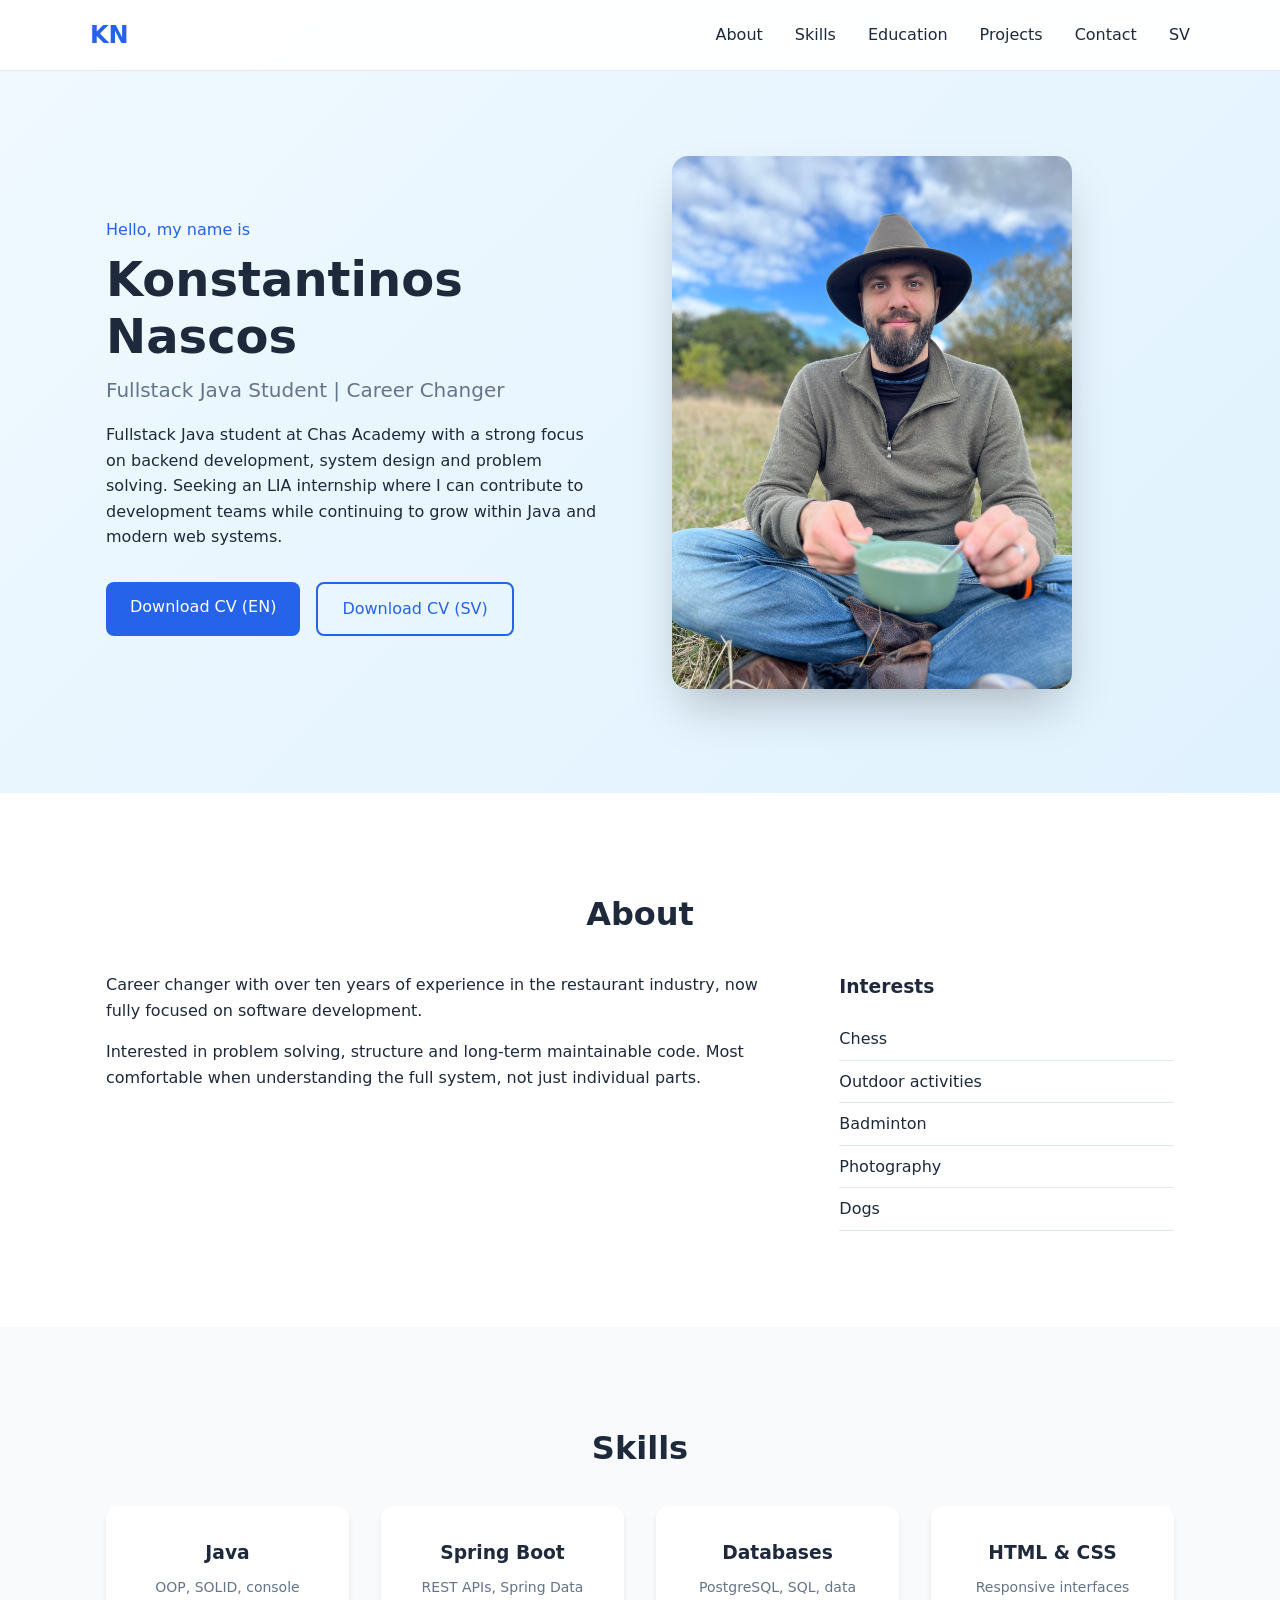
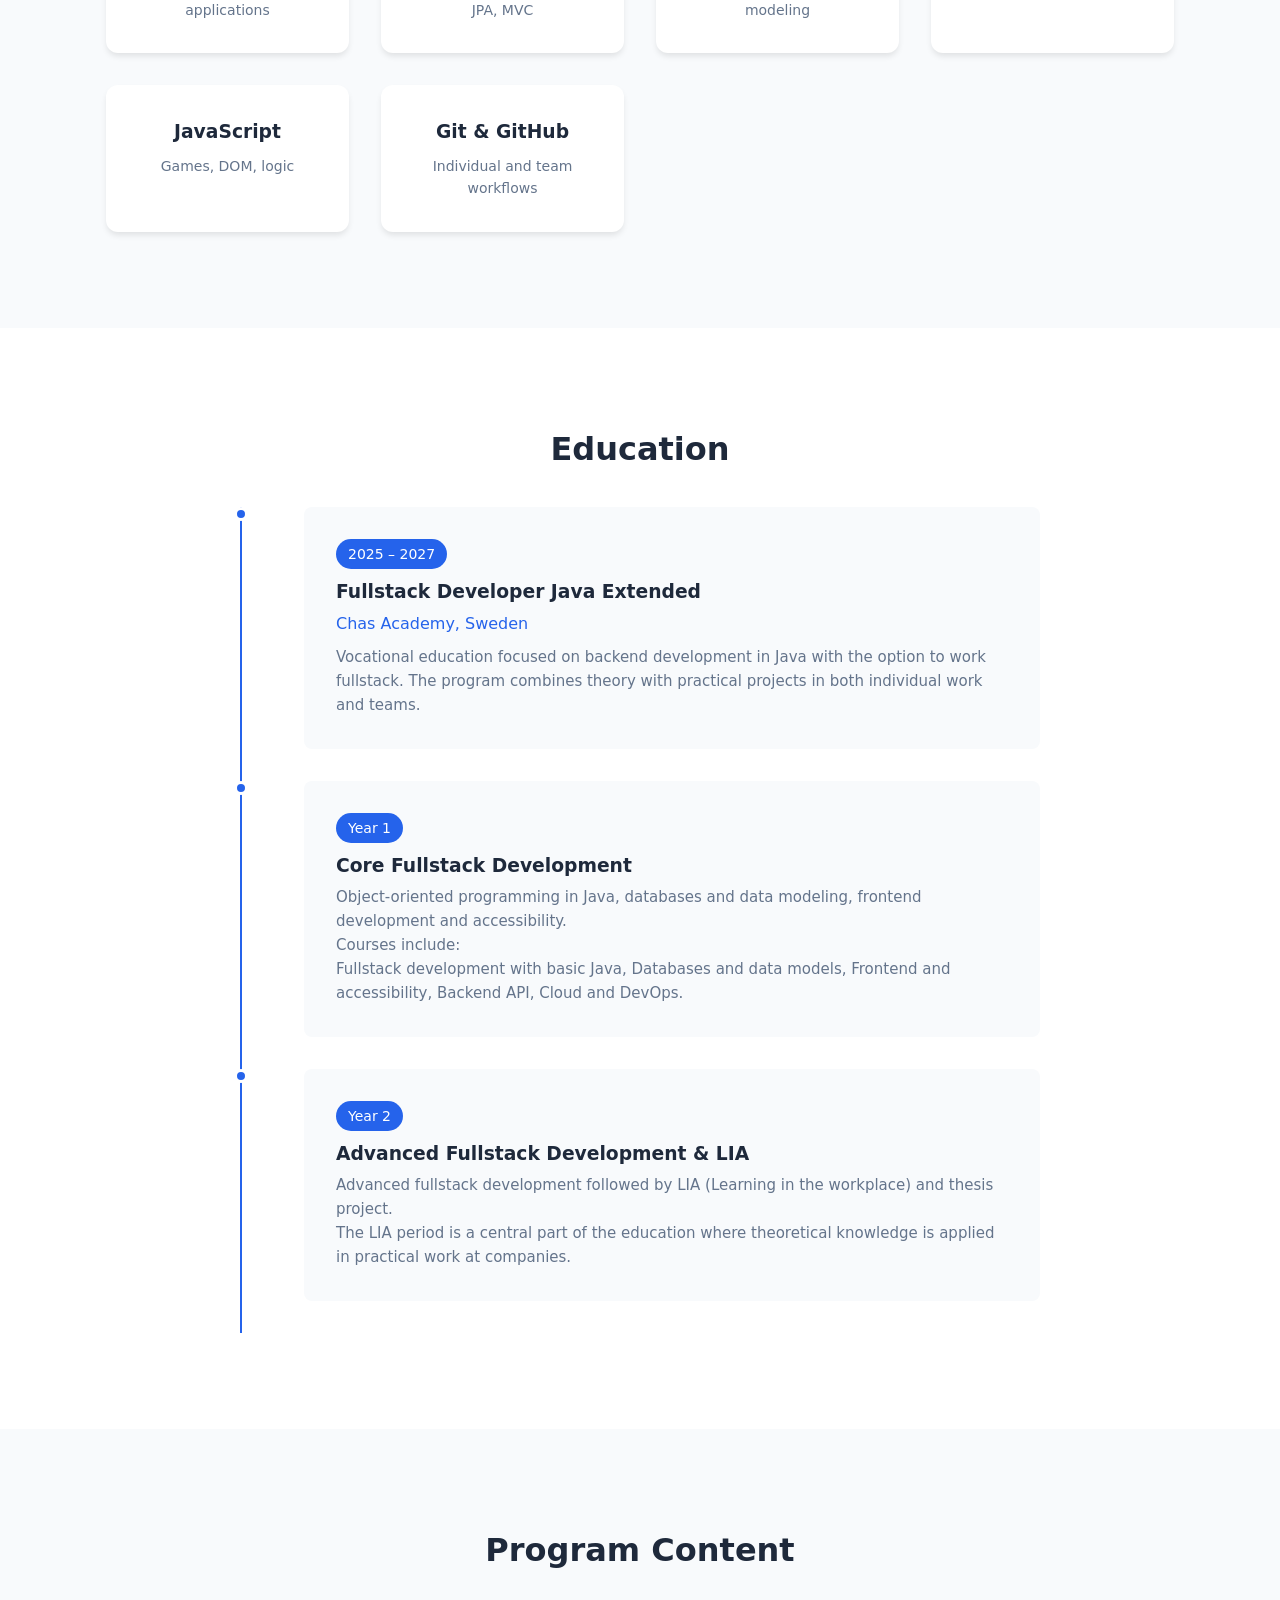
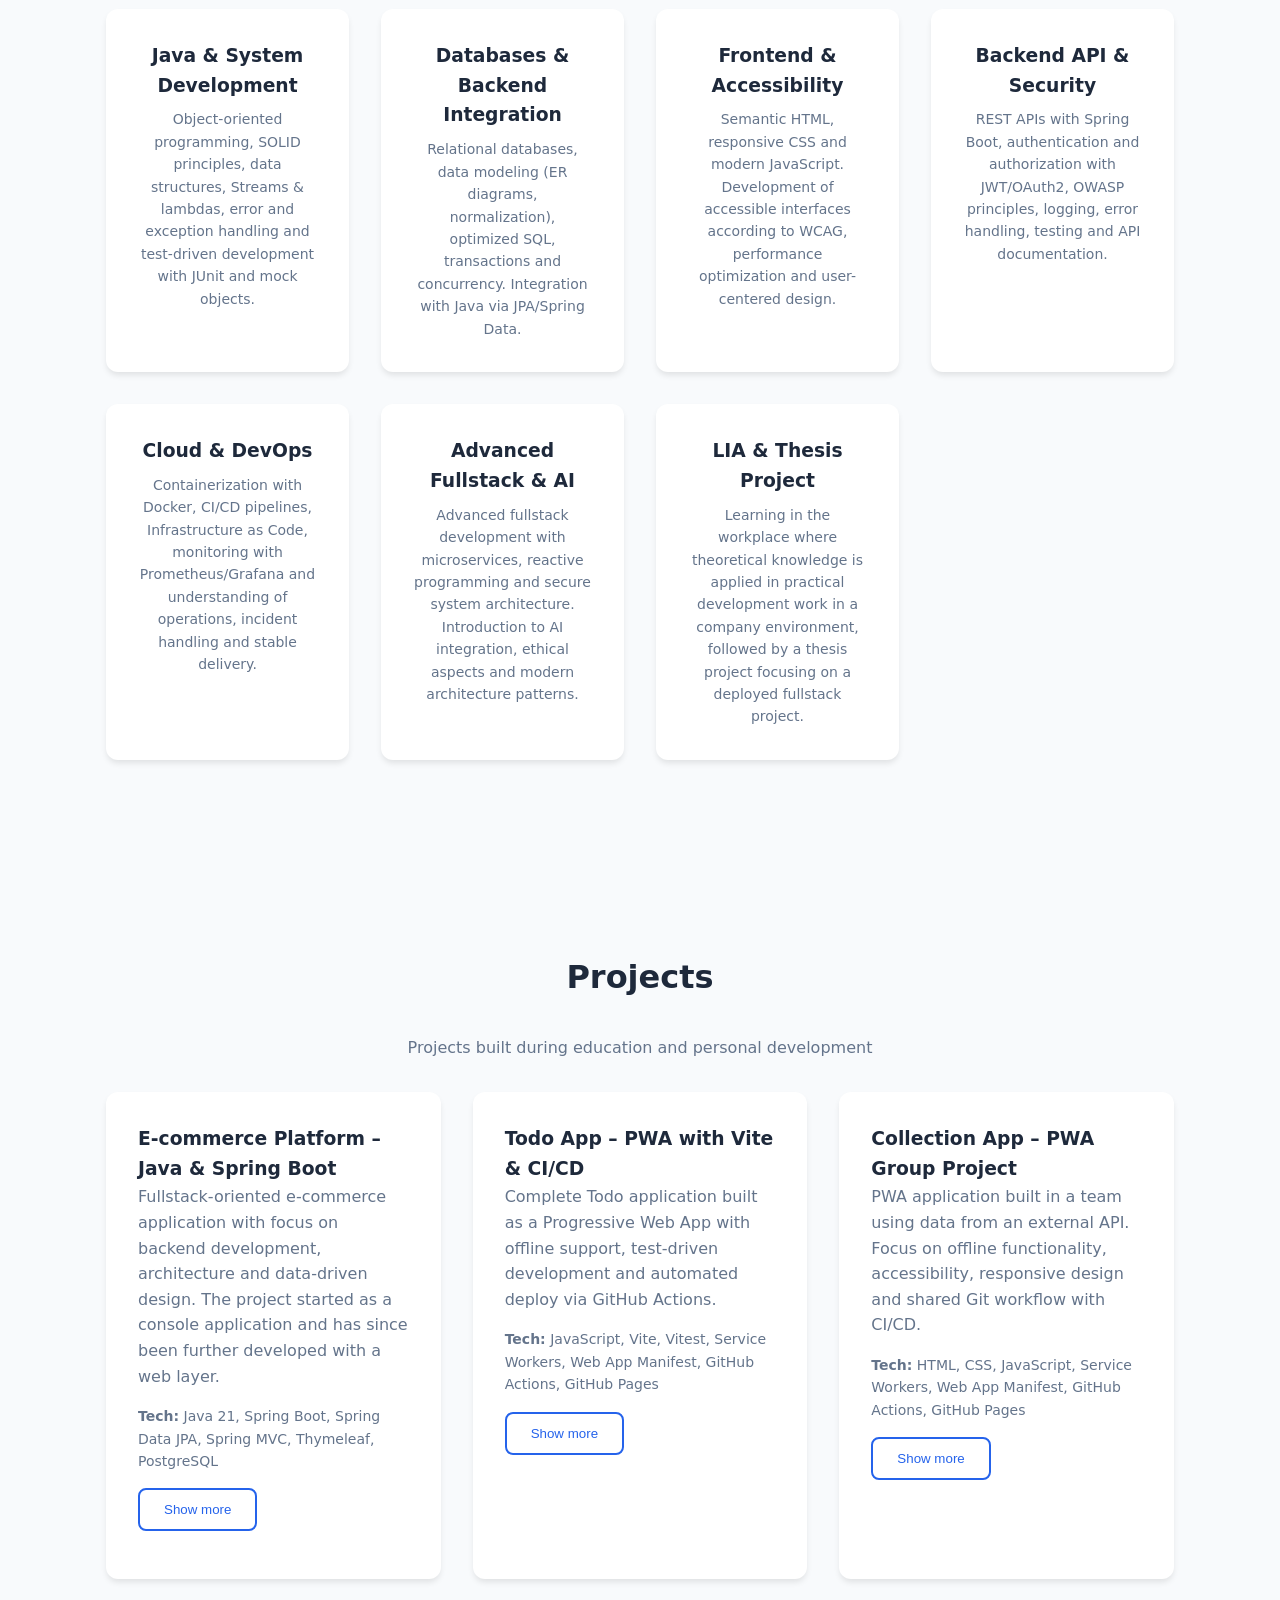
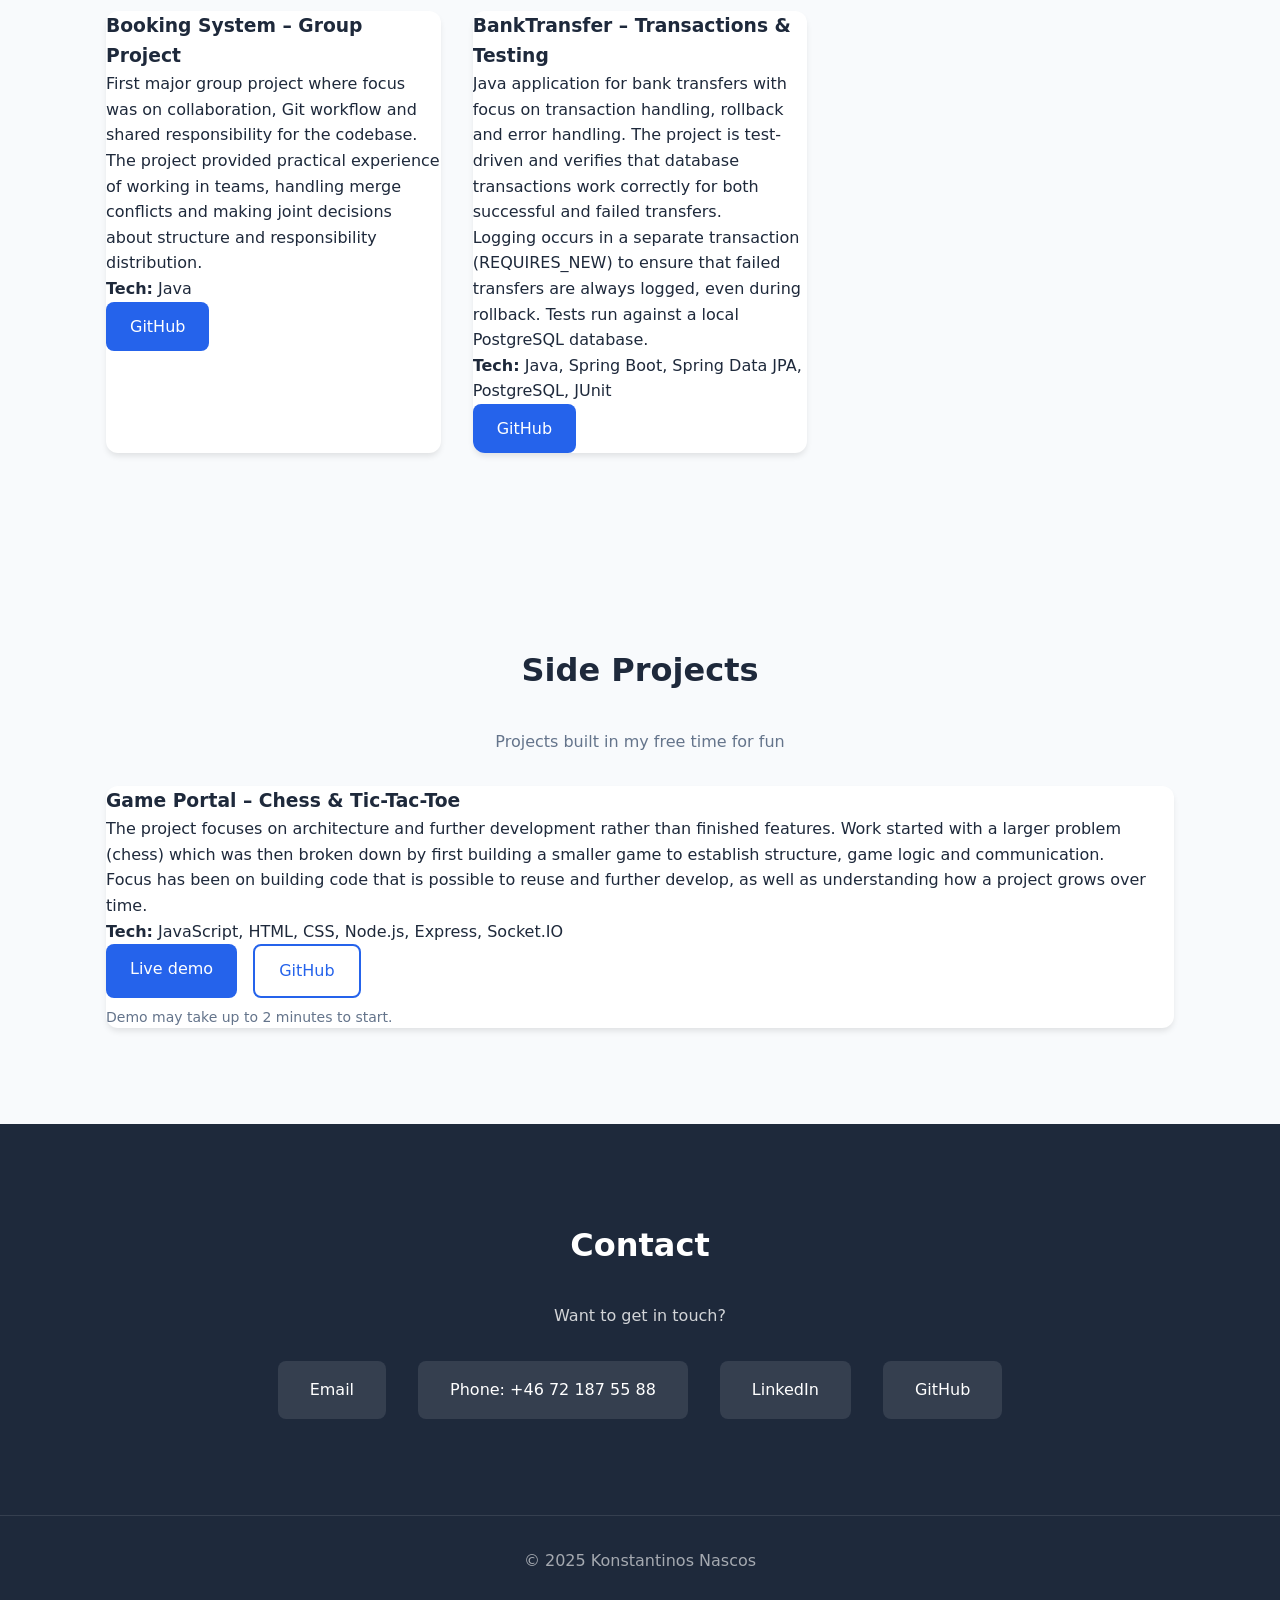
==== commit 0c637e61: "uppdaterat med min senaste hobby" ====
--- a/index-en.html
+++ b/index-en.html
@@ -74,6 +74,7 @@
                     <li>Chess</li>
                     <li>Outdoor activities</li>
                     <li>Badminton</li>
+                    <li>Photography</li>
                     <li>Dogs</li>
                 </ul>
             </div>
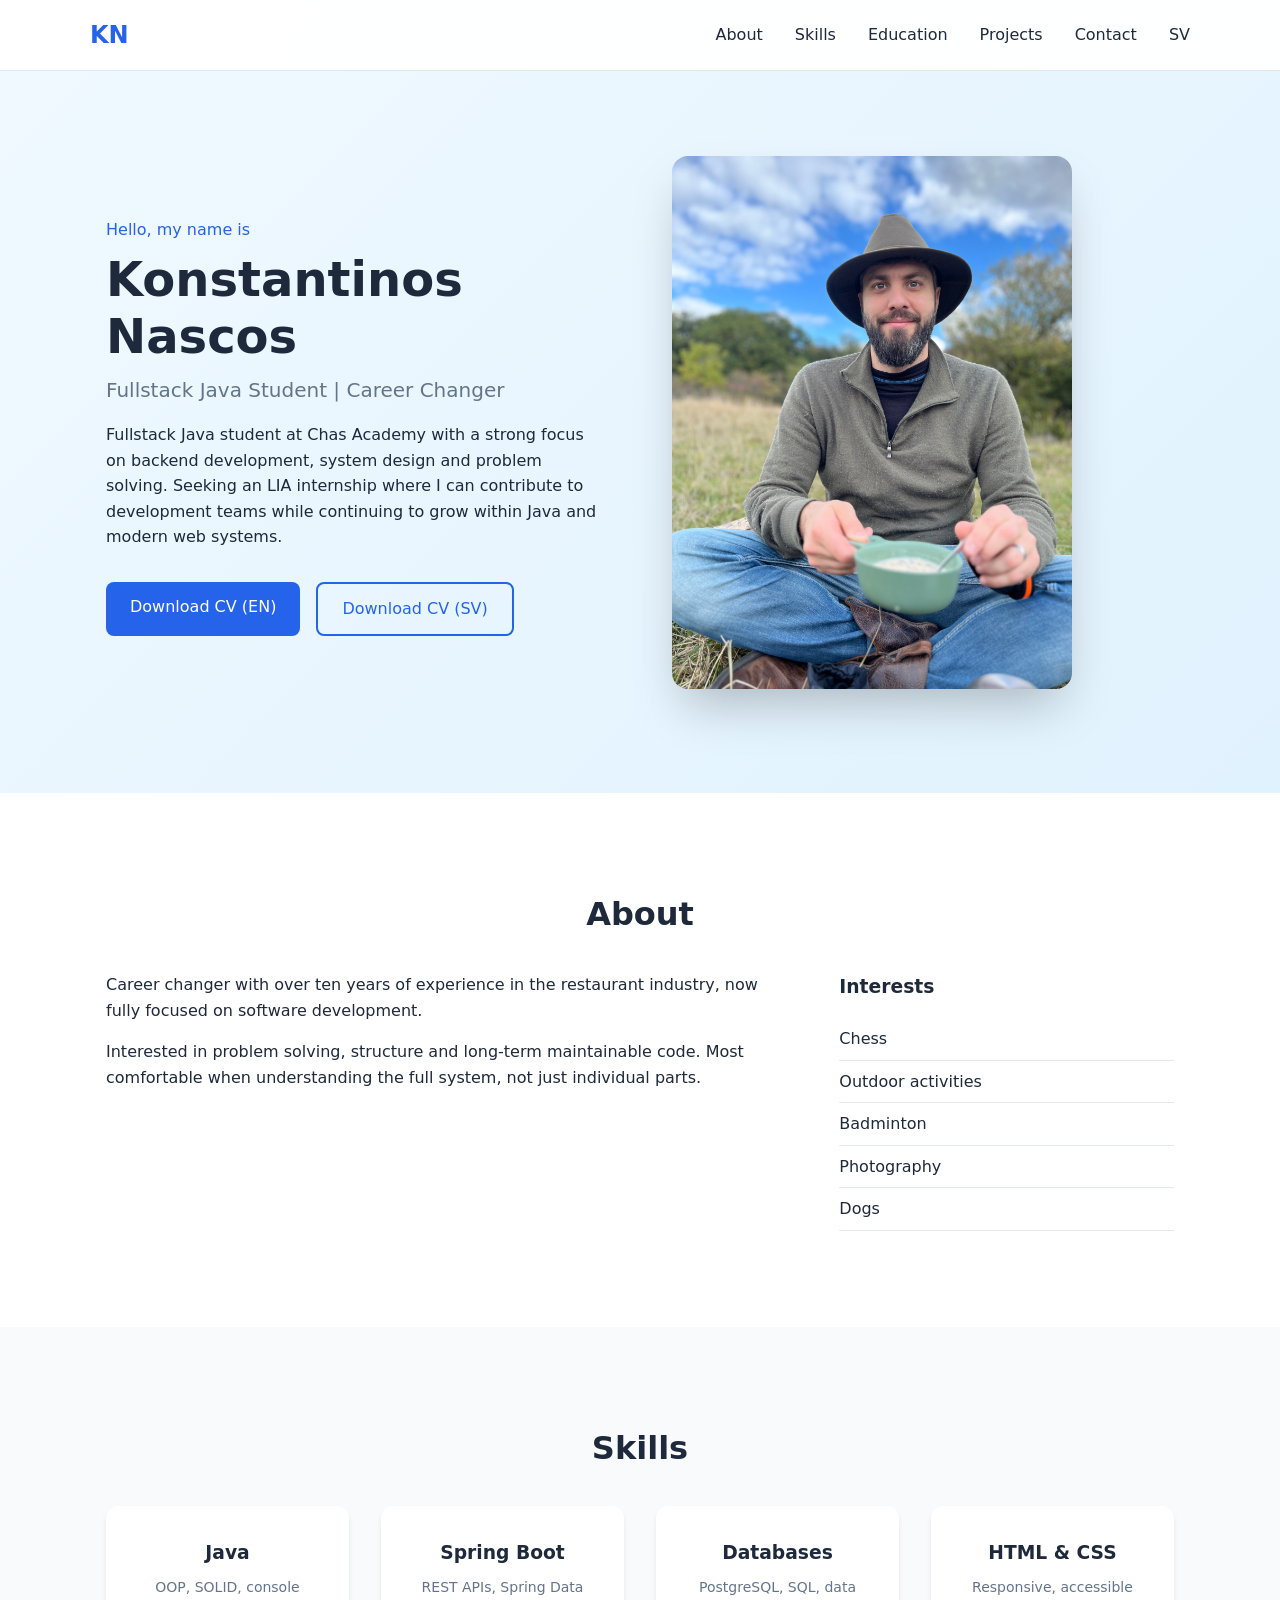
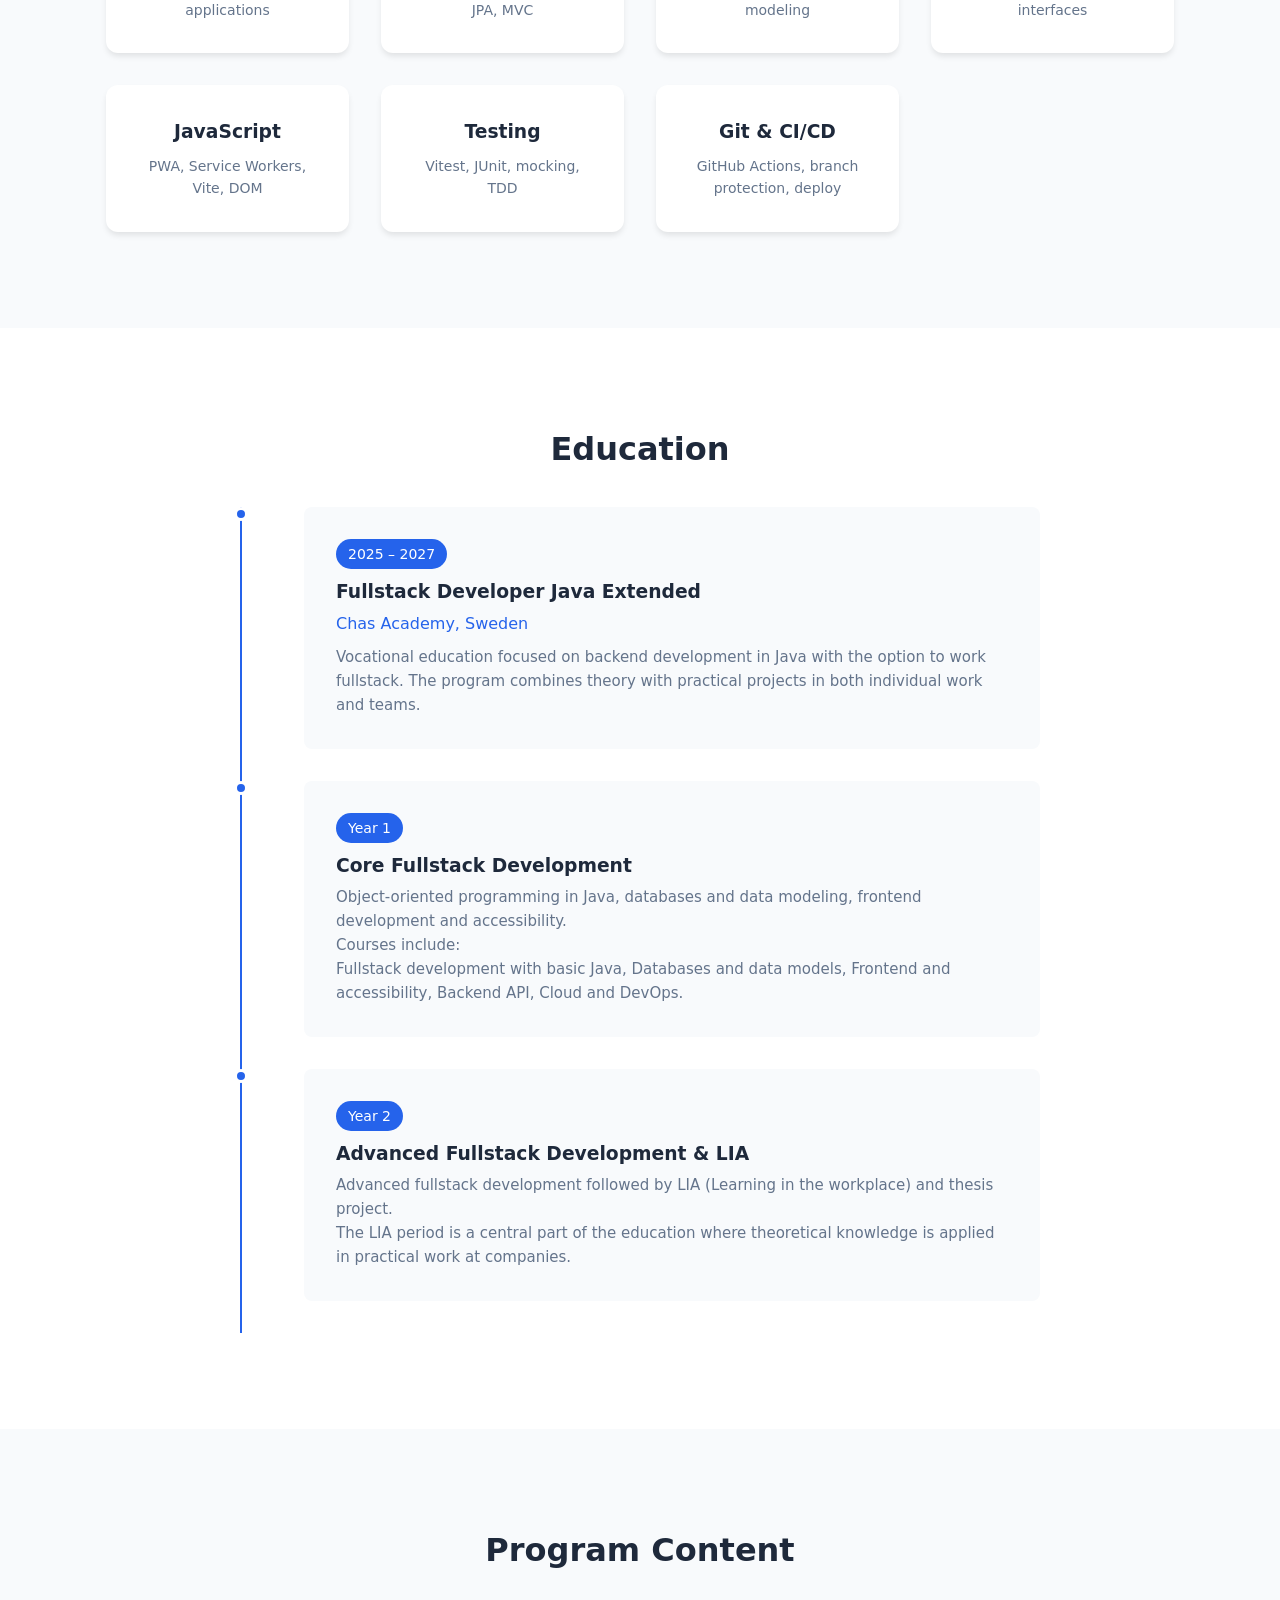
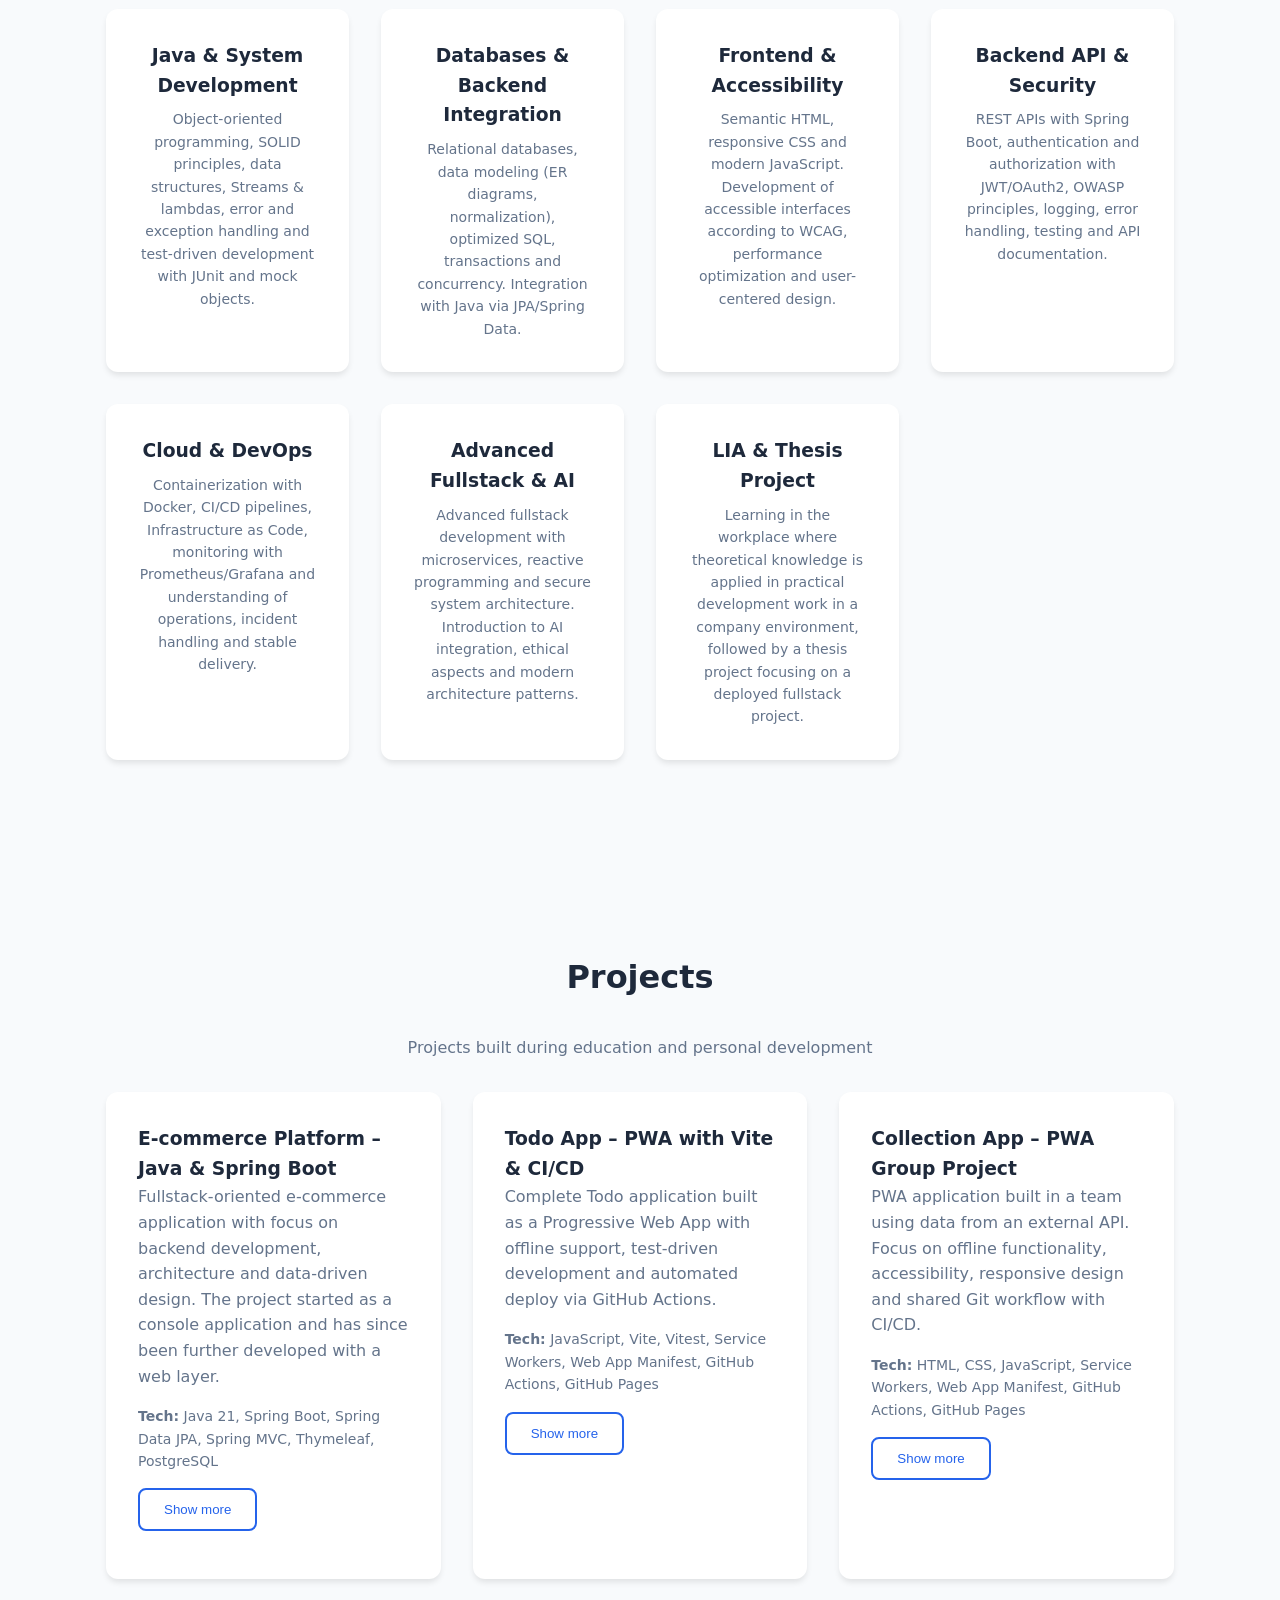
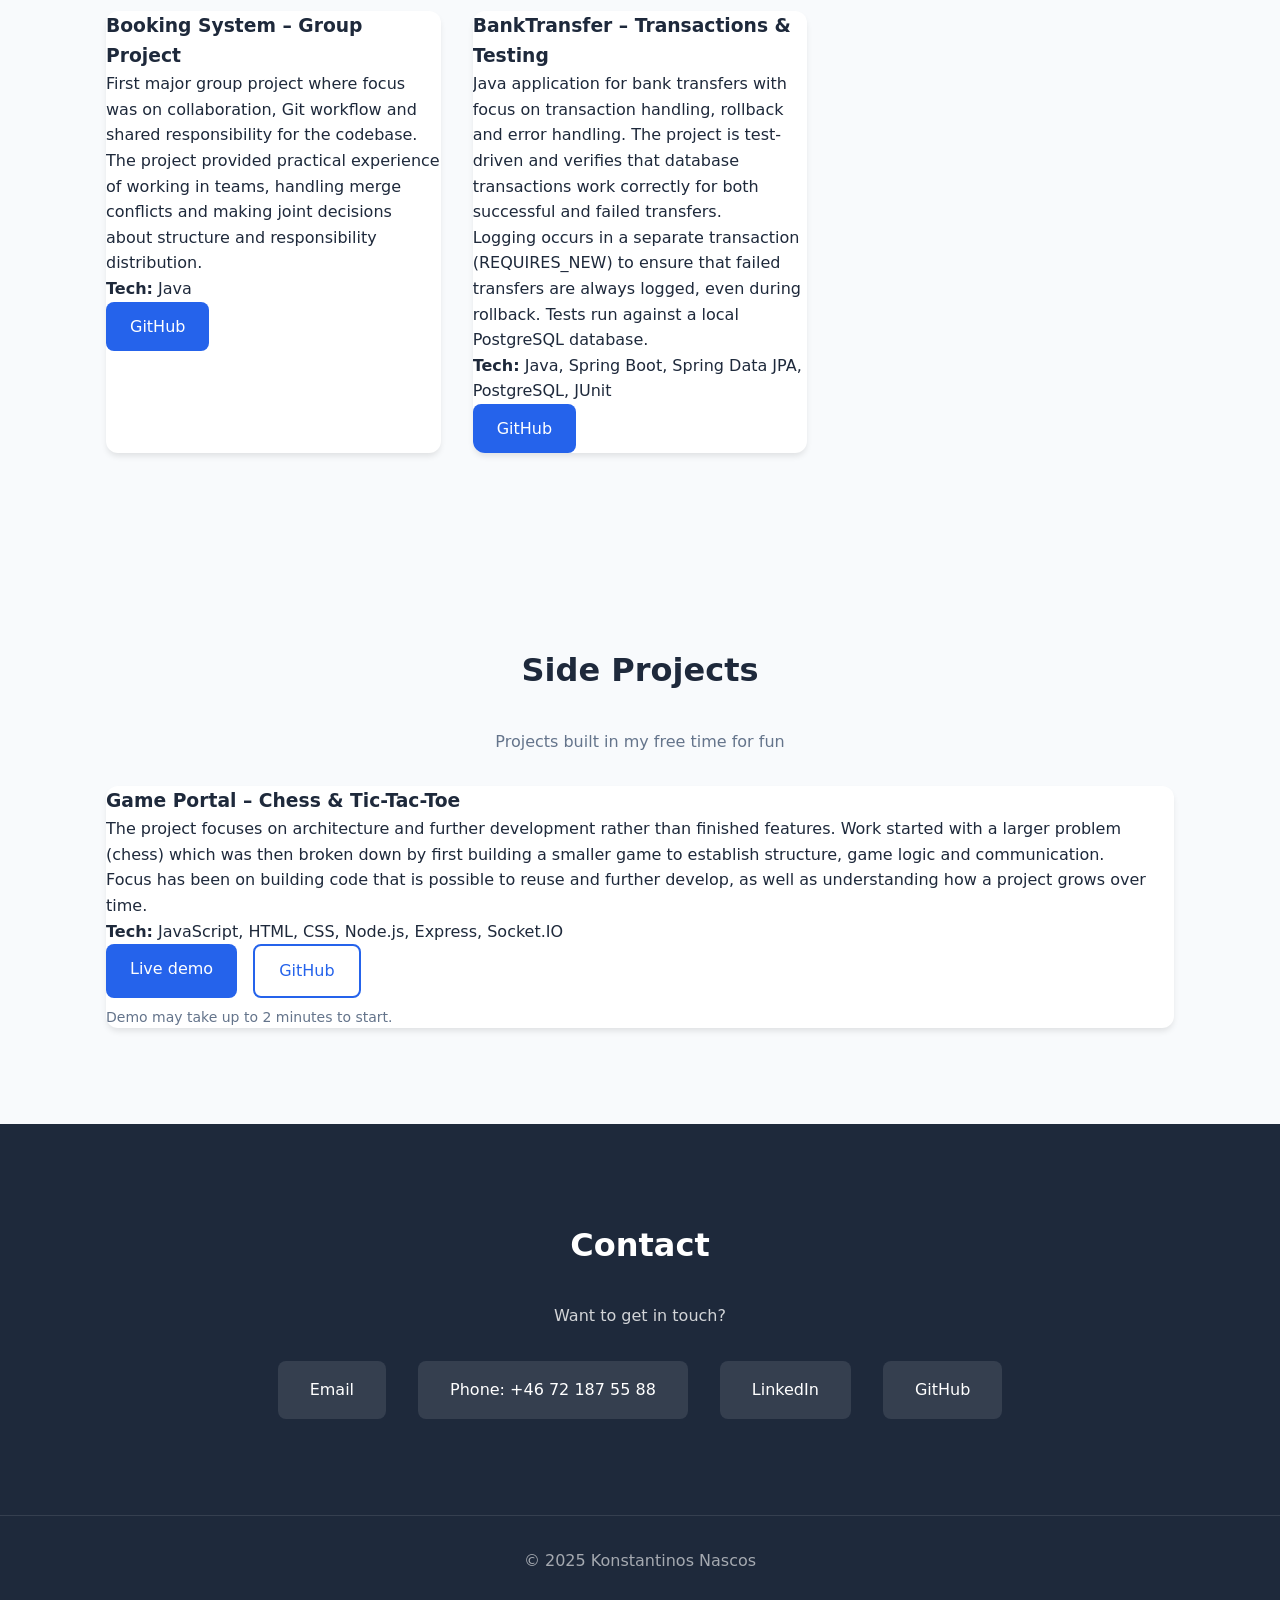
==== commit 6d4b1684: "uppdaterat skills" ====
--- a/index-en.html
+++ b/index-en.html
@@ -100,15 +100,19 @@
             </div>
             <div class="skill-card">
                 <h3>HTML & CSS</h3>
-                <p>Responsive interfaces</p>
+                <p>Responsive, accessible interfaces</p>
             </div>
             <div class="skill-card">
                 <h3>JavaScript</h3>
-                <p>Games, DOM, logic</p>
-            </div>
-            <div class="skill-card">
-                <h3>Git & GitHub</h3>
-                <p>Individual and team workflows</p>
+                <p>PWA, Service Workers, Vite, DOM</p>
+            </div>
+            <div class="skill-card">
+                <h3>Testing</h3>
+                <p>Vitest, JUnit, mocking, TDD</p>
+            </div>
+            <div class="skill-card">
+                <h3>Git & CI/CD</h3>
+                <p>GitHub Actions, branch protection, deploy</p>
             </div>
         </div>
     </div>
